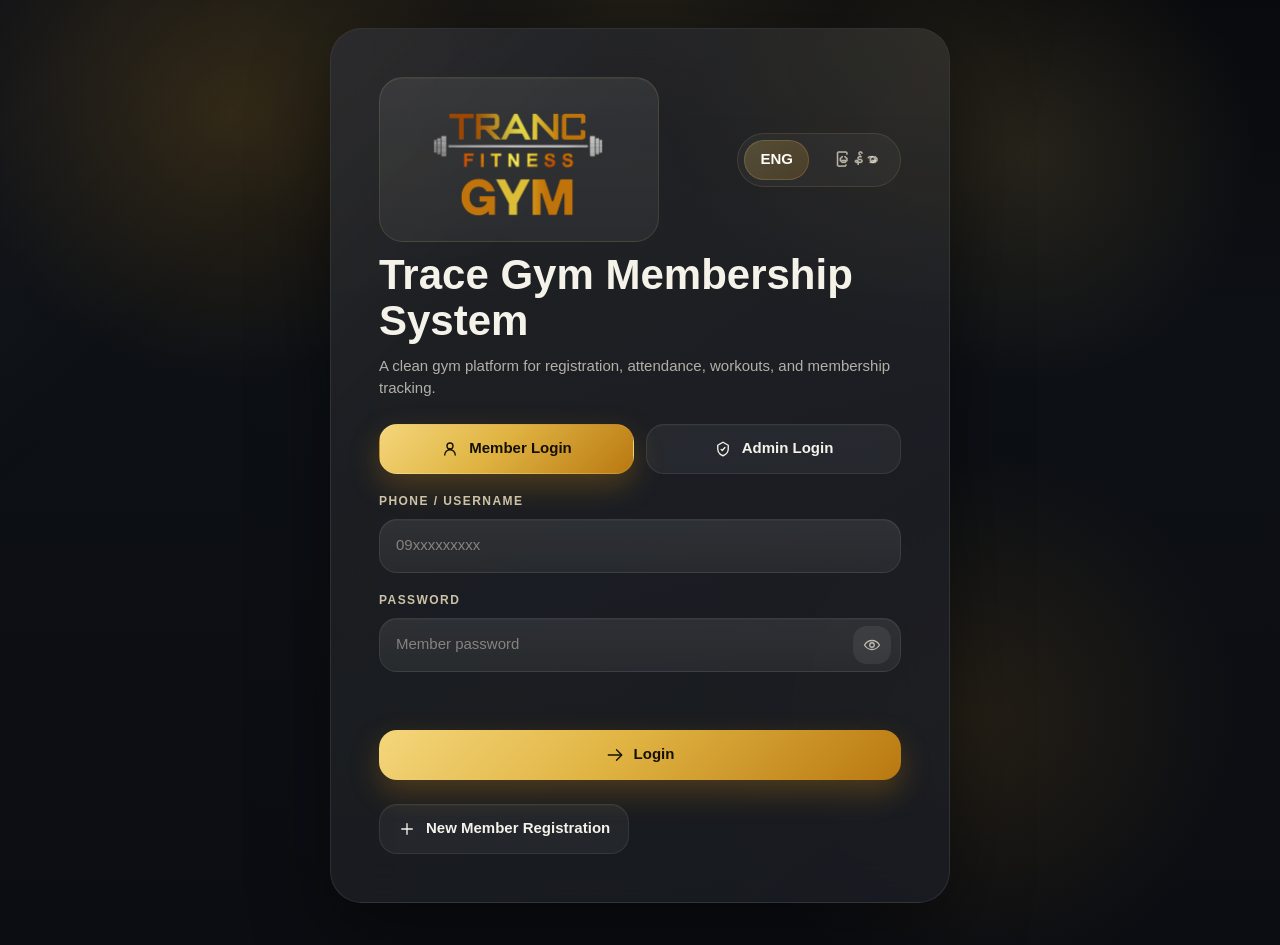
==== admin.html @ a11b6f32 "Update admin.html" ====
<!DOCTYPE html>
<html lang="en">
<head>
  <meta charset="UTF-8">
  <meta name="viewport" content="width=device-width, initial-scale=1.0">
  <meta http-equiv="Content-Security-Policy" content="default-src 'self'; script-src 'self'; style-src 'self' 'unsafe-inline'; img-src 'self' data: https://api.qrserver.com; connect-src 'self' https://script.google.com https://script.googleusercontent.com; media-src 'self' blob:; object-src 'none'; base-uri 'self'; form-action 'self'">
  <title>Trace Gym Admin Dashboard</title>
  <meta name="theme-color" content="#111111">
  <link rel="icon" type="image/png" href="assets/trace-gym-logo.png">
  <link rel="apple-touch-icon" href="assets/trace-gym-logo.png">
  <link rel="stylesheet" href="style.css">
</head>
<body class="app-page gym-bg" data-page="admin">
  <div class="dashboard-shell">
    <aside class="side-panel glass-panel">
      <div>
        <div class="brand-mark">
          <img class="brand-logo-image" src="assets/trace-gym-logo.png" alt="Trace Gym logo">
        </div>
        <h2 data-i18n="admin.sidebar_title">Admin Panel</h2>
        <p class="muted-text" data-i18n="admin.sidebar_text">Approve members, read member QR codes, and monitor membership status.</p>
      </div>
      <div class="language-switcher" data-language-switcher>
        <button class="is-active" type="button" data-lang="en">ENG</button>
        <button type="button" data-lang="my">မြန်မာ</button>
      </div>
      <div class="side-actions">
        <a class="secondary-button button-inline" href="register.html">
          <svg class="icon" viewBox="0 0 24 24" aria-hidden="true"><path d="M12 5v14M5 12h14"></path></svg>
          <span data-i18n="common.open_registration">Open Registration</span>
        </a>
        <button id="logoutButton" class="ghost-button button-inline" type="button">
          <svg class="icon" viewBox="0 0 24 24" aria-hidden="true"><path d="M10 17l-5-5 5-5"></path><path d="M5 12h10"></path><path d="M14 5h5v14h-5"></path></svg>
          <span data-i18n="common.logout">Logout</span>
        </button>
      </div>
    </aside>

    <main class="content-panel">
      <section class="page-hero glass-panel">
        <div>
          <h1 data-i18n="admin.hero_title">Admin Dashboard</h1>
          <p id="adminSummaryText" data-i18n="admin.loading">Loading gym system...</p>
        </div>
      </section>

      <section class="stats-grid">
        <article class="glass-panel stat-card">
          <span data-i18n="admin.total_members">Total Active Members</span>
          <strong id="totalMembers">0</strong>
        </article>
        <article class="glass-panel stat-card">
          <span data-i18n="admin.pending_count">Pending Approvals</span>
          <strong id="pendingCount">0</strong>
        </article>
        <article class="glass-panel stat-card">
          <span data-i18n="admin.present_today">Checked In Today</span>
          <strong id="presentToday">0</strong>
        </article>
        <article class="glass-panel stat-card">
          <span data-i18n="admin.expiring_count">Expiring Soon</span>
          <strong id="expiringCount">0</strong>
        </article>
      </section>

      <section class="glass-panel">
        <div class="section-head">
          <div>
            <h2 data-i18n="admin.monthly_income_title">Monthly Membership Fees</h2>
            <p class="section-copy" data-i18n="admin.monthly_income_text">Approved membership fee revenue by month</p>
          </div>
          <div class="weekly-total-pill">
            <span data-i18n="admin.total_membership_fee">Total Membership Fee</span>
            <strong id="adminTotalIncome">0</strong>
          </div>
        </div>
        <div id="adminIncomeChart" class="admin-income-chart"></div>
      </section>

      <section class="content-grid">
        <article class="glass-panel">
          <div class="section-head">
            <div>
              <h2 data-i18n="admin.scanner_title">Member QR Check-In</h2>
              <p class="section-copy" data-i18n="admin.scanner_text">Ask the member to show their QR code. This device reads it and records attendance.</p>
            </div>
          </div>
          <div class="scanner-tools">
            <button id="startScannerButton" class="primary-button button-inline" type="button">
              <svg class="icon" viewBox="0 0 24 24" aria-hidden="true"><path d="M4 9V5h4"></path><path d="M20 9V5h-4"></path><path d="M4 15v4h4"></path><path d="M20 15v4h-4"></path><path d="M9 12h6"></path></svg>
              <span data-i18n="common.start_scanner">Start Scanner</span>
            </button>
            <button id="showGymQrButton" class="secondary-button button-inline" type="button">
              <svg class="icon" viewBox="0 0 24 24" aria-hidden="true"><path d="M7 7h10v10H7z"></path><path d="M9.5 9.5h1"></path><path d="M13.5 9.5h1"></path><path d="M9.5 13.5h1"></path><path d="M13.5 13.5h1"></path></svg>
              <span data-i18n="admin.show_gym_qr">Show Gym QR</span>
            </button>
            <button id="stopScannerButton" class="secondary-button button-inline" type="button" hidden>
              <svg class="icon" viewBox="0 0 24 24" aria-hidden="true"><rect x="7" y="7" width="10" height="10" rx="1"></rect></svg>
              <span data-i18n="common.stop_scanner">Stop Scanner</span>
            </button>
          </div>
          <video id="scannerVideo" class="scanner-video" hidden playsinline muted></video>
          <p id="scannerMessage" class="form-message" aria-live="polite"></p>
        </article>

        <article class="glass-panel">
          <div class="section-head">
            <div>
              <h2 data-i18n="admin.notifications_title">System Notifications</h2>
              <p class="section-copy" data-i18n="admin.notifications_text">Membership expiry alerts for admin</p>
            </div>
          </div>
          <div id="adminNotifications" class="list-stack"></div>
        </article>
      </section>

      <section class="glass-panel">
        <div class="section-head">
          <div>
            <h2 data-i18n="admin.pending_title">Pending Registrations</h2>
            <p class="section-copy" data-i18n="admin.pending_text">Approve members before they can enter the system</p>
          </div>
        </div>
        <div id="pendingRegistrations" class="list-stack"></div>
      </section>

      <section class="glass-panel">
        <div class="section-head">
          <div>
            <h2 data-i18n="admin.attendance_title">Today's Attendance</h2>
            <p class="section-copy" data-i18n="admin.attendance_text">Members scanned into the gym today</p>
          </div>
        </div>
        <div id="todayAttendance" class="list-stack"></div>
      </section>

      <section class="glass-panel">
        <div class="section-head">
          <div>
            <h2 data-i18n="admin.all_members_title">All Members</h2>
            <p class="section-copy" data-i18n="admin.all_members_text">All approved members in this gym.</p>
          </div>
        </div>
        <div id="allMembersList" class="list-stack"></div>
      </section>

      <section class="glass-panel search-section">
        <div class="section-head section-head-stack">
          <div>
            <h2 data-i18n="admin.search_title">Search Members</h2>
            <p class="section-copy" data-i18n="admin.search_text">Search by member name or phone number</p>
          </div>
        </div>
        <form id="memberSearchForm" class="search-row">
          <input id="memberSearchInput" type="search" data-i18n-placeholder="admin.search_placeholder" placeholder="Search by name or phone">
          <button class="primary-button button-inline" type="submit">
            <svg class="icon" viewBox="0 0 24 24" aria-hidden="true"><circle cx="11" cy="11" r="7"></circle><path d="M20 20l-3.5-3.5"></path></svg>
            <span data-i18n="common.search">Search</span>
          </button>
        </form>
        <div id="searchResults" class="list-stack"></div>
      </section>
    </main>
  </div>

  <div id="gymQrModal" class="modal-overlay" hidden>
    <div class="modal-panel glass-panel qr-modal-panel" role="dialog" aria-modal="true" aria-labelledby="gymQrModalTitle">
      <div class="modal-head">
        <div>
          <h2 id="gymQrModalTitle" data-i18n="admin.gym_qr_title">Gym Entry QR</h2>
          <p class="section-copy" data-i18n="admin.gym_qr_text">Open this QR on the admin device. Logged-in members can scan it from their dashboard to mark arrival automatically.</p>
        </div>
        <button id="closeGymQrModalButton" class="ghost-button button-inline small" type="button">
          <svg class="icon" viewBox="0 0 24 24" aria-hidden="true"><path d="M6 6l12 12"></path><path d="M18 6L6 18"></path></svg>
          <span data-i18n="common.close">Close</span>
        </button>
      </div>
      <div class="qr-card qr-modal-card">
        <div id="adminGymQrImage" class="qr-render" aria-label="Gym entry QR code"></div>
        <strong id="adminGymQrName" data-i18n="admin.gym_qr_name">Trace Gym Entry QR</strong>
        <p id="adminGymQrMeta" class="muted-text" data-i18n="admin.gym_qr_meta">Members scan this from their dashboard to check in.</p>
      </div>
    </div>
  </div>

  <div id="memberEditModal" class="modal-overlay" hidden>
    <div class="modal-panel glass-panel member-edit-panel" role="dialog" aria-modal="true" aria-labelledby="memberEditModalTitle">
      <div class="modal-head">
        <div>
          <h2 id="memberEditModalTitle" data-i18n="admin.edit_member_title">Edit Member</h2>
          <p class="section-copy" data-i18n="admin.edit_member_text">Update member information and membership details.</p>
        </div>
        <button id="closeMemberEditModalButton" class="ghost-button button-inline small" type="button">
          <svg class="icon" viewBox="0 0 24 24" aria-hidden="true"><path d="M6 6l12 12"></path><path d="M18 6L6 18"></path></svg>
          <span data-i18n="common.close">Close</span>
        </button>
      </div>
      <form id="memberEditForm" class="form-grid two-column">
        <input id="editMemberId" type="hidden">
        <div class="member-detail-photo field-span-2">
          <img id="editMemberPhoto" alt="Member photo" hidden>
          <div>
            <strong id="editMemberPhotoName">Member</strong>
            <span id="editMemberExpireAlert" class="member-expire-alert"></span>
          </div>
        </div>
        <div class="field">
          <label for="editFullName" data-i18n="register.name">Name</label>
          <input id="editFullName" type="text" required>
        </div>
        <div class="field">
          <label for="editPhone" data-i18n="register.phone">Phone</label>
          <input id="editPhone" type="tel" required>
        </div>
        <div class="field">
          <label for="editEmail" data-i18n="register.email_optional">Email (Optional)</label>
          <input id="editEmail" type="email">
        </div>
        <div class="field">
          <label for="editNrc" data-i18n="register.nrc">NRC</label>
          <input id="editNrc" type="text" required>
        </div>
        <div class="field">
          <label for="editGender" data-i18n="register.gender">Gender</label>
          <select id="editGender" required>
            <option value="Male" data-i18n="register.gender_male">Male</option>
            <option value="Female" data-i18n="register.gender_female">Female</option>
            <option value="Other" data-i18n="register.gender_other">Other</option>
          </select>
        </div>
        <div class="field">
          <label for="editStatus" data-i18n="admin.member_status">Status</label>
          <select id="editStatus" required>
            <option value="active" data-i18n="value.active">Active</option>
            <option value="inactive" data-i18n="value.inactive">Inactive</option>
            <option value="expired" data-i18n="value.expired">Expired</option>
          </select>
        </div>
        <div class="field">
          <label for="editWeight" data-i18n="register.weight">Weight (kg)</label>
          <div class="unit-input">
            <input id="editWeight" type="text" inputmode="decimal" required>
            <select id="editWeightUnit" aria-label="Weight unit">
              <option value="kg">kg</option>
              <option value="lb">lb</option>
            </select>
          </div>
        </div>
        <div class="field">
          <label for="editHeight" data-i18n="register.height">Height (cm)</label>
          <div class="unit-input">
            <input id="editHeight" type="text" inputmode="text" placeholder="5'6&quot; or 5.6" required>
            <select id="editHeightUnit" aria-label="Height unit">
              <option value="cm">cm</option>
              <option value="ft">ft</option>
            </select>
          </div>
        </div>
        <div class="field">
          <label for="editAge" data-i18n="register.age">Age</label>
          <input id="editAge" type="number" min="1" required>
        </div>
        <div class="field">
          <label for="editStartDate" data-i18n="register.start_date">Start Date</label>
          <input id="editStartDate" type="date" required>
        </div>
        <div class="field">
          <label for="editMonths" data-i18n="register.months">How Many Months</label>
          <input id="editMonths" type="number" min="1" required>
        </div>
        <div class="field">
          <label for="editIncome" data-i18n="register.membership_fee">Membership Fee</label>
          <input id="editIncome" type="number" min="0" step="100" inputmode="decimal">
        </div>
        <div class="field">
          <label for="editExtendMonths" data-i18n="admin.extend_months">Extend Membership</label>
          <input id="editExtendMonths" type="number" min="0" max="60" value="0" inputmode="numeric">
        </div>
        <div class="field">
          <label for="editTrainer" data-i18n="register.personal_trainer">Personal Trainer</label>
          <select id="editTrainer">
            <option value="No" data-i18n="register.trainer_no">No</option>
            <option value="Yes" data-i18n="register.trainer_yes">Yes</option>
          </select>
        </div>
        <div class="field field-span-2">
          <label for="editGoalNote" data-i18n="register.goal_note">Fitness Goal / Note</label>
          <input id="editGoalNote" type="text">
        </div>
        <label class="check-row field-span-2">
          <input id="editResetPassword" type="checkbox">
          <span data-i18n="admin.reset_password_to_nrc">Reset member password to NRC</span>
        </label>
        <div class="field field-span-2">
          <label for="editNewPassword" data-i18n="admin.new_password_optional">New Password (optional)</label>
          <div class="password-field">
            <input id="editNewPassword" type="password" minlength="4" autocomplete="new-password">
            <button class="password-toggle" type="button" data-toggle-password="editNewPassword" aria-label="Show password">
              <svg class="icon eye-open" viewBox="0 0 24 24" aria-hidden="true"><path d="M2 12s3.5-6 10-6 10 6 10 6-3.5 6-10 6S2 12 2 12Z"></path><circle cx="12" cy="12" r="3"></circle></svg>
              <svg class="icon eye-closed" viewBox="0 0 24 24" aria-hidden="true"><path d="M3 3l18 18"></path><path d="M10.6 10.6A3 3 0 0 0 12 15a3 3 0 0 0 2.4-4.8"></path><path d="M9.9 5.3A10.8 10.8 0 0 1 12 5c6.5 0 10 7 10 7a17 17 0 0 1-3.1 4.1"></path><path d="M6.1 6.7A17.2 17.2 0 0 0 2 12s3.5 7 10 7a10.9 10.9 0 0 0 4.2-.8"></path></svg>
            </button>
          </div>
        </div>
        <div class="field field-span-2">
          <p id="memberEditMessage" class="form-message" aria-live="polite"></p>
          <button id="memberEditSaveButton" class="primary-button button-inline" type="submit">
            <svg class="icon" viewBox="0 0 24 24" aria-hidden="true"><path d="M20 6 9 17l-5-5"></path></svg>
            <span data-i18n="common.save">Save</span>
          </button>
        </div>
      </form>
    </div>
  </div>

  <script src="config.js"></script>
  <script src="i18n.js"></script>
  <script src="api.js"></script>
  <script src="common.js"></script>
  <script src="auth.js"></script>
  <script src="vendor/qrcode.min.js"></script>
  <script src="vendor/zxing-browser.min.js"></script>
  <script src="admin.js"></script>
</body>
</html>
---- style.css ----
:root {
  --bg-dark: #060708;
  --bg-mid: #0f1218;
  --bg-soft: #171b24;
  --panel: rgba(17, 20, 27, 0.84);
  --panel-strong: rgba(12, 14, 19, 0.92);
  --panel-lite: rgba(27, 31, 42, 0.78);
  --glass: rgba(255, 255, 255, 0.06);
  --glass-strong: rgba(255, 255, 255, 0.1);
  --line: rgba(255, 255, 255, 0.09);
  --line-strong: rgba(255, 213, 107, 0.22);
  --text: #f5f2ea;
  --text-strong: #fffdfa;
  --muted: rgba(239, 233, 220, 0.72);
  --muted-soft: rgba(239, 233, 220, 0.46);
  --gold: #f0ca62;
  --gold-strong: #c78818;
  --gold-deep: #8e5a0d;
  --gold-glow: rgba(240, 202, 98, 0.26);
  --success: #7fdc93;
  --warning: #ffd575;
  --danger: #ff939a;
  --shadow: 0 30px 80px rgba(0, 0, 0, 0.42);
  --radius-xl: 32px;
  --radius-lg: 26px;
  --radius-md: 20px;
  --radius-sm: 16px;
  --panel-pad: 24px;
}

/* Focused mobile polish for the gym member/register flow. */
.member-dashboard-page [data-i18n="common.register_another"] {
  display: none !important;
}

@media (max-width: 760px) {
  .page-shell,
  .dashboard-shell {
    gap: 14px;
    padding: 12px;
  }

  .brand-block,
  .page-hero,
  .side-panel,
  .stat-card,
  .glass-panel {
    padding: 18px;
  }

  .glass-panel {
    border-radius: 24px;
  }

  .member-dashboard-page .side-panel {
    gap: 16px;
  }

  .member-dashboard-page .side-panel .brand-mark {
    max-width: 220px;
  }

  h1 {
    font-size: 28px;
  }

  h2 {
    font-size: 21px;
  }

  .section-copy,
  .muted-text,
  .info-card p {
    font-size: 13px;
  }
}

@media (max-width: 520px) {
  .field input,
  .field select,
  .search-row input {
    min-height: 48px;
    border-radius: 16px;
    font-size: 14px;
    padding: 12px 14px;
  }

  .field input[type="date"] {
    width: 100%;
    min-height: 48px;
    padding: 12px 44px 12px 14px;
    font-size: 14px;
    text-align: left;
  }

  .unit-input {
    grid-template-columns: minmax(0, 1fr) 76px;
    gap: 8px;
  }

  .weekly-dashboard-card .section-head {
    gap: 12px;
  }

  .weekly-total-pill {
    width: 100%;
    min-width: 0;
    padding: 12px 14px;
    text-align: left;
  }

  .modern-calorie-chart {
    min-height: 230px;
    padding: 16px;
    border-radius: 22px;
    gap: 14px;
  }

  .modern-chart-head {
    align-items: center;
  }

  .modern-chart-head strong {
    font-size: 34px;
  }

  .modern-chart-meta {
    min-width: 78px;
    padding: 9px 10px;
  }

  .modern-chart-bars {
    min-height: 112px;
    gap: 7px;
    padding-inline: 0;
  }

  .modern-chart-bar {
    height: 128px;
    grid-template-rows: 18px 1fr auto;
    gap: 5px;
  }

  .modern-chart-bar i {
    width: 15px;
  }

  .modern-chart-bar b {
    font-size: 9px;
  }

  .modern-chart-bar small {
    font-size: 10px;
  }

  .scanner-video {
    max-width: 100%;
    min-height: 240px;
    object-fit: cover;
  }

.workout-detail-grid {
    padding: 12px;
    border-radius: 18px;
  }

  .form-stack {
    gap: 14px;
  }

  .page-shell > .glass-panel {
    padding: 16px;
  }
}

/* Final overflow/date fixes for mobile registration and member edit modal. */
input[type="date"] {
  appearance: none;
  -webkit-appearance: none;
  display: block;
  width: 100%;
  max-width: 100%;
  min-width: 0;
  text-align: left !important;
}

input[type="date"]::-webkit-date-and-time-value {
  min-width: 0;
  margin: 0;
  text-align: left;
}

.modal-overlay {
  overflow-x: hidden;
}

.modal-panel,
.member-edit-panel,
.qr-modal-panel {
  max-width: min(100%, 960px);
  min-width: 0;
}

.member-edit-panel .form-grid,
.member-edit-panel .field,
.member-edit-panel .field-span-2 {
  min-width: 0;
}

@media (max-width: 760px) {
  .modal-overlay {
    align-items: flex-start;
    padding: 10px;
  }

  .modal-panel,
  .member-edit-panel,
  .qr-modal-panel {
    width: 100%;
    max-width: calc(100vw - 20px);
    margin: 0 auto;
  }

  .member-edit-panel .two-column {
    grid-template-columns: 1fr;
  }

  .member-edit-panel input[type="date"],
  .app-page[data-page="register"] input[type="date"] {
    height: 50px;
    padding: 12px 42px 12px 14px !important;
    line-height: 1.2 !important;
  }
}

*,
*::before,
*::after {
  box-sizing: border-box;
}

html,
body {
  min-height: 100%;
  margin: 0;
  font-family: Inter, "Noto Sans Myanmar", "Pyidaungsu", "Myanmar Text", "Padauk", "Segoe UI", Arial, sans-serif;
  color: var(--text);
  -webkit-text-size-adjust: 100%;
  text-rendering: optimizeLegibility;
  width: 100%;
  max-width: 100%;
  overflow-x: hidden;
}

body {
  background:
    radial-gradient(circle at 18% 12%, rgba(212, 153, 39, 0.18), transparent 20%),
    radial-gradient(circle at 80% 16%, rgba(240, 202, 98, 0.12), transparent 18%),
    radial-gradient(circle at 76% 76%, rgba(212, 153, 39, 0.12), transparent 22%),
    linear-gradient(180deg, #090a0d 0%, #0d1015 36%, #0b0d12 100%);
  touch-action: manipulation;
}

body.is-modal-open {
  overflow: hidden;
}

.gym-bg::before {
  content: "";
  position: fixed;
  inset: 0;
  pointer-events: none;
  background:
    linear-gradient(135deg, rgba(255, 255, 255, 0.05), transparent 25%),
    radial-gradient(circle at top, rgba(255, 213, 107, 0.1), transparent 40%);
  opacity: 0.9;
}

.auth-page,
.app-page {
  position: relative;
  width: 100%;
  max-width: 100%;
  overflow-x: hidden;
}

.auth-page {
  display: grid;
  place-items: center;
  min-height: 100vh;
  min-height: 100svh;
  width: 100%;
}

.auth-shell,
.page-shell,
.dashboard-shell {
  width: min(100%, 100%);
}

.auth-shell {
  padding: 28px 18px 42px;
  min-height: 100vh;
  min-height: 100svh;
  display: grid;
  place-items: center;
}

.page-shell {
  width: min(100%, 1220px);
  margin: 0 auto;
  padding: 22px 18px 40px;
  display: grid;
  gap: 20px;
}

.dashboard-shell {
  width: min(100%, 1440px);
  margin: 0 auto;
  padding: 18px;
  display: grid;
  grid-template-columns: 310px minmax(0, 1fr);
  gap: 20px;
}

.auth-card {
  width: min(100%, 620px);
  overflow: hidden;
  margin: auto;
}

.glass-panel {
  position: relative;
  overflow: hidden;
  background:
    linear-gradient(180deg, rgba(255, 255, 255, 0.04), rgba(255, 255, 255, 0.02)),
    linear-gradient(145deg, rgba(255, 220, 140, 0.03), rgba(255, 255, 255, 0.01)),
    var(--panel);
  border: 1px solid var(--line);
  border-radius: var(--radius-xl);
  box-shadow: var(--shadow);
  backdrop-filter: blur(24px);
  -webkit-backdrop-filter: blur(24px);
}

.glass-panel::before {
  content: "";
  position: absolute;
  inset: 0;
  pointer-events: none;
  background:
    linear-gradient(135deg, rgba(255, 255, 255, 0.06), transparent 28%),
    radial-gradient(circle at top right, rgba(240, 202, 98, 0.1), transparent 30%);
  opacity: 0.7;
}

.brand-block,
.page-hero,
.side-panel,
.stat-card,
.glass-panel {
  padding: var(--panel-pad);
}

.brand-block,
.page-hero > div,
.section-head > div,
.side-panel > div:first-child {
  display: grid;
  gap: 10px;
}

.panel-topline,
.hero-actions {
  display: flex;
  align-items: center;
  justify-content: space-between;
  gap: 14px;
  flex-wrap: wrap;
}

.brand-mark {
  display: inline-flex;
  align-items: center;
  justify-content: center;
  width: min(100%, 280px);
  padding: 10px 14px;
  border-radius: 24px;
  background:
    linear-gradient(180deg, rgba(255, 255, 255, 0.05), rgba(255, 255, 255, 0.02)),
    rgba(255, 255, 255, 0.03);
  border: 1px solid rgba(240, 202, 98, 0.12);
  box-shadow: inset 0 1px 0 rgba(255, 255, 255, 0.04);
}

.brand-logo-image {
  display: block;
  width: 100%;
  max-width: 240px;
  height: auto;
}

.brand-badge {
  display: inline-flex;
  align-items: center;
  gap: 10px;
  padding: 10px 14px;
  border-radius: 999px;
  border: 1px solid rgba(240, 202, 98, 0.18);
  background: rgba(255, 255, 255, 0.06);
  color: var(--text-strong);
  font-size: 12px;
  font-weight: 700;
  letter-spacing: 0.08em;
  text-transform: uppercase;
}

.icon {
  width: 18px;
  height: 18px;
  flex: 0 0 auto;
  stroke: currentColor;
  fill: none;
  stroke-width: 1.8;
  stroke-linecap: round;
  stroke-linejoin: round;
}

h1,
h2,
h3,
p {
  margin: 0;
}

h1 {
  font-size: clamp(28px, 4vw, 42px);
  line-height: 1.1;
  letter-spacing: 0;
}

h2 {
  font-size: clamp(21px, 2.8vw, 30px);
  line-height: 1.18;
  letter-spacing: 0;
}

p,
span,
label,
input,
select,
button,
a {
  font-size: 15px;
  line-height: 1.5;
}

p,
span,
label,
button,
a,
.section-copy,
.muted-text,
.stat-card span,
.info-card p,
.info-card span {
  overflow-wrap: anywhere;
}

.muted-text,
.brand-block p,
.page-hero p,
.section-copy,
.info-card span,
.info-note {
  color: var(--muted);
}

.language-switcher {
  display: inline-flex;
  gap: 8px;
  padding: 6px;
  border-radius: 999px;
  background: rgba(255, 255, 255, 0.04);
  border: 1px solid rgba(240, 202, 98, 0.12);
}

.language-switcher button,
.role-toggle button,
.primary-button,
.secondary-button,
.ghost-button {
  appearance: none;
  border: 0;
  cursor: pointer;
  color: var(--text);
  font-family: inherit;
  text-decoration: none;
  min-height: 50px;
  padding: 12px 18px;
  border-radius: 18px;
  font-weight: 700;
  transition: transform 0.18s ease, box-shadow 0.18s ease, opacity 0.18s ease, background 0.18s ease, border-color 0.18s ease;
}

.language-switcher button {
  min-height: 40px;
  padding: 8px 16px;
  border-radius: 999px;
  background: transparent;
  color: var(--muted);
}

.language-switcher button.is-active {
  background: linear-gradient(135deg, rgba(240, 202, 98, 0.22), rgba(199, 136, 24, 0.2));
  color: var(--text-strong);
  box-shadow: inset 0 0 0 1px rgba(240, 202, 98, 0.18);
}

.language-switcher button[data-lang="my"] {
  font-size: 0;
}

.language-switcher button[data-lang="my"]::after {
  content: "မြန်မာ";
  font-size: 15px;
  line-height: 1;
}

.button-inline {
  display: inline-flex;
  align-items: center;
  justify-content: center;
  gap: 10px;
  white-space: nowrap;
}

.role-toggle {
  display: grid;
  grid-template-columns: repeat(2, minmax(0, 1fr));
  gap: 12px;
  margin: 0 var(--panel-pad) 18px;
}

.role-toggle button,
.secondary-button,
.ghost-button {
  background: rgba(255, 255, 255, 0.05);
  border: 1px solid rgba(255, 255, 255, 0.08);
  box-shadow: inset 0 1px 0 rgba(255, 255, 255, 0.03);
}

.role-toggle button.is-active,
.primary-button {
  background: linear-gradient(135deg, #f4d67b 0%, #e0b443 45%, #b97811 100%);
  color: #141007;
  box-shadow: 0 12px 30px rgba(191, 129, 21, 0.32);
}

.secondary-button:hover,
.ghost-button:hover,
.role-toggle button:hover,
.primary-button:hover,
.language-switcher button:hover {
  transform: translateY(-1px);
}

button:disabled {
  opacity: 0.6;
  cursor: not-allowed;
  transform: none;
}

.small {
  min-height: 40px;
  padding: 8px 12px;
  font-size: 13px;
}

.form-stack {
  display: grid;
  gap: 18px;
  padding: 0 var(--panel-pad) var(--panel-pad);
}

.form-grid {
  display: grid;
  gap: 18px;
}

.two-column {
  grid-template-columns: repeat(2, minmax(0, 1fr));
}

.field,
.field-span-2 {
  display: grid;
  gap: 9px;
}

.field-span-2 {
  grid-column: 1 / -1;
}

.field label {
  color: rgba(240, 226, 194, 0.84);
  font-size: 12px;
  letter-spacing: 0.12em;
  text-transform: uppercase;
  font-weight: 700;
}

.field input,
.field select,
.search-row input {
  width: 100%;
  min-height: 54px;
  padding: 14px 16px;
  border-radius: 18px;
  outline: none;
  border: 1px solid rgba(255, 255, 255, 0.08);
  background:
    linear-gradient(180deg, rgba(255, 255, 255, 0.05), rgba(255, 255, 255, 0.02)),
    rgba(255, 255, 255, 0.04);
  color: var(--text);
  font-family: inherit;
  font-size: 15px;
  box-shadow: inset 0 1px 0 rgba(255, 255, 255, 0.03);
}

.password-field {
  position: relative;
  display: grid;
}

.password-field input {
  padding-right: 54px;
}

.password-toggle {
  position: absolute;
  top: 50%;
  right: 10px;
  width: 38px;
  height: 38px;
  display: grid;
  place-items: center;
  transform: translateY(-50%);
  border: 0;
  border-radius: 14px;
  background: rgba(255, 255, 255, 0.07);
  color: var(--muted);
  cursor: pointer;
}

.password-toggle:hover,
.password-toggle.is-visible {
  color: var(--gold);
  background: rgba(240, 202, 98, 0.11);
}

.password-toggle .eye-closed,
.password-toggle.is-visible .eye-open {
  display: none;
}

.password-toggle.is-visible .eye-closed {
  display: block;
}

.field input[type="date"] {
  min-width: 0;
  color-scheme: dark;
  line-height: 1.2;
}

.field input[type="date"]::-webkit-calendar-picker-indicator {
  width: 22px;
  height: 22px;
  padding: 4px;
  border-radius: 10px;
  background-color: rgba(240, 202, 98, 0.14);
  cursor: pointer;
  filter: invert(1) sepia(0.5) saturate(1.6);
}

.field input:focus,
.field select:focus,
.search-row input:focus {
  border-color: rgba(240, 202, 98, 0.42);
  box-shadow: 0 0 0 4px rgba(240, 202, 98, 0.12);
}

.field select {
  appearance: none;
  background-image: url("data:image/svg+xml,%3Csvg xmlns='http://www.w3.org/2000/svg' width='18' height='18' viewBox='0 0 24 24' fill='none' stroke='%23f0ca62' stroke-width='2' stroke-linecap='round' stroke-linejoin='round'%3E%3Cpath d='m6 9 6 6 6-6'/%3E%3C/svg%3E");
  background-repeat: no-repeat;
  background-position: right 16px center;
  background-size: 18px 18px;
  padding-right: 48px;
}

.field select:invalid {
  color: var(--muted-soft);
}

.field select option {
  color: #111622;
  background: #f7efe0;
}

.field select option[disabled] {
  color: #7a6d58;
}

.field input::placeholder,
.search-row input::placeholder {
  color: var(--muted-soft);
}

.unit-input {
  display: grid;
  grid-template-columns: minmax(0, 1fr) 112px;
  gap: 10px;
  align-items: center;
}

.unit-input input,
.unit-input select {
  min-width: 0;
}

.unit-input select {
  text-align: center;
  font-weight: 800;
}

.form-message {
  min-height: 22px;
  font-weight: 700;
  line-height: 1.5;
  overflow-wrap: anywhere;
}

.form-message.is-success {
  color: var(--success);
}

.form-message.is-warning {
  color: var(--warning);
}

.form-message.is-danger {
  color: var(--danger);
}

.auth-footer {
  padding: 0 var(--panel-pad) var(--panel-pad);
}

.side-panel {
  position: sticky;
  top: 18px;
  height: fit-content;
  display: grid;
  gap: 18px;
}

.side-actions,
.content-panel,
.list-stack {
  display: grid;
  gap: 14px;
}

.page-hero {
  display: flex;
  align-items: flex-start;
  justify-content: space-between;
  gap: 20px;
}

.stats-grid {
  display: grid;
  grid-template-columns: repeat(4, minmax(0, 1fr));
  gap: 18px;
}

.stat-card {
  min-height: 150px;
  display: grid;
  align-content: space-between;
  gap: 16px;
  background:
    radial-gradient(circle at top right, rgba(240, 202, 98, 0.16), transparent 36%),
    linear-gradient(180deg, rgba(255, 255, 255, 0.04), rgba(255, 255, 255, 0.015)),
    var(--panel-strong);
}

.stat-card span {
  display: block;
  color: rgba(247, 232, 201, 0.72);
  font-size: 13px;
  line-height: 1.55;
}

.stat-card strong {
  font-size: clamp(30px, 4vw, 44px);
  line-height: 1;
  color: var(--text-strong);
}

.member-dashboard-page .page-hero {
  min-height: 150px;
  align-items: center;
  background:
    radial-gradient(circle at 82% 18%, rgba(240, 202, 98, 0.22), transparent 28%),
    linear-gradient(135deg, rgba(255, 255, 255, 0.07), rgba(255, 255, 255, 0.025)),
    var(--panel);
}

.member-dashboard-page .stats-grid {
  grid-template-columns: repeat(4, minmax(170px, 1fr));
}

.member-dashboard-page .stat-card {
  min-height: 132px;
  border-color: rgba(240, 202, 98, 0.15);
}

.member-dashboard-page .stat-card:nth-child(1) {
  background:
    radial-gradient(circle at 82% 18%, rgba(255, 150, 54, 0.24), transparent 34%),
    linear-gradient(180deg, rgba(255, 255, 255, 0.045), rgba(255, 255, 255, 0.015)),
    var(--panel-strong);
}

.member-dashboard-page .stat-card:nth-child(2) {
  background:
    radial-gradient(circle at 82% 18%, rgba(240, 202, 98, 0.2), transparent 34%),
    linear-gradient(180deg, rgba(255, 255, 255, 0.045), rgba(255, 255, 255, 0.015)),
    var(--panel-strong);
}

.member-dashboard-page .stat-card:nth-child(3) {
  background:
    radial-gradient(circle at 82% 18%, rgba(127, 220, 147, 0.18), transparent 34%),
    linear-gradient(180deg, rgba(255, 255, 255, 0.045), rgba(255, 255, 255, 0.015)),
    var(--panel-strong);
}

.member-dashboard-page .stat-card:nth-child(4) {
  background:
    radial-gradient(circle at 82% 18%, rgba(255, 213, 117, 0.18), transparent 34%),
    linear-gradient(180deg, rgba(255, 255, 255, 0.045), rgba(255, 255, 255, 0.015)),
    var(--panel-strong);
}

.weekly-dashboard-card {
  background:
    radial-gradient(circle at 76% 12%, rgba(255, 160, 42, 0.16), transparent 28%),
    linear-gradient(180deg, rgba(255, 255, 255, 0.045), rgba(255, 255, 255, 0.018)),
    var(--panel);
}

.weekly-total-pill {
  display: grid;
  gap: 3px;
  min-width: 150px;
  padding: 16px 18px;
  border-radius: 24px;
  text-align: right;
  background:
    radial-gradient(circle at 80% 18%, rgba(240, 202, 98, 0.2), transparent 44%),
    rgba(255, 255, 255, 0.055);
  border: 1px solid rgba(240, 202, 98, 0.22);
  box-shadow: inset 0 1px 0 rgba(255, 255, 255, 0.05);
}

.weekly-total-pill span {
  color: var(--muted);
  font-size: 12px;
  font-weight: 700;
  text-transform: uppercase;
}

.weekly-total-pill strong {
  color: var(--gold);
  font-size: 24px;
  line-height: 1.1;
}

.weekly-calories-grid {
  display: block;
}

.modern-calorie-chart {
  min-height: 290px;
  display: grid;
  grid-template-rows: auto 1fr auto;
  gap: 18px;
  padding: 22px;
  border-radius: 28px;
  background:
    radial-gradient(circle at 75% 18%, rgba(155, 92, 255, 0.18), transparent 34%),
    radial-gradient(circle at 18% 92%, rgba(240, 202, 98, 0.13), transparent 30%),
    linear-gradient(180deg, rgba(255, 255, 255, 0.075), rgba(255, 255, 255, 0.025)),
    rgba(12, 13, 18, 0.72);
  border: 1px solid rgba(255, 255, 255, 0.09);
  box-shadow:
    inset 0 1px 0 rgba(255, 255, 255, 0.06),
    0 22px 60px rgba(0, 0, 0, 0.34);
}

.modern-chart-head,
.modern-chart-foot {
  display: flex;
  align-items: flex-start;
  justify-content: space-between;
  gap: 14px;
}

.modern-chart-label,
.modern-chart-meta small {
  display: block;
  color: rgba(245, 242, 234, 0.68);
  font-size: 13px;
  font-weight: 700;
}

.modern-chart-head strong {
  display: block;
  margin-top: 4px;
  color: var(--text-strong);
  font-size: clamp(32px, 6vw, 54px);
  line-height: 0.96;
  letter-spacing: 0;
}

.modern-chart-head strong em {
  color: rgba(245, 242, 234, 0.58);
  font-size: 0.42em;
  font-style: normal;
  font-weight: 700;
}

.modern-chart-meta {
  min-width: 112px;
  padding: 12px 14px;
  border-radius: 20px;
  text-align: right;
  background: rgba(255, 255, 255, 0.055);
  border: 1px solid rgba(255, 255, 255, 0.08);
}

.modern-chart-meta span {
  color: var(--gold);
  font-size: 22px;
  font-weight: 900;
  line-height: 1;
}

.modern-chart-bars {
  min-height: 150px;
  display: grid;
  grid-template-columns: repeat(7, minmax(20px, 1fr));
  align-items: end;
  gap: clamp(12px, 2.8vw, 28px);
  padding: 12px 4px 0;
}

.modern-chart-bar {
  height: 166px;
  display: grid;
  grid-template-rows: 24px 1fr auto;
  justify-items: center;
  gap: 7px;
}

.modern-chart-bar b {
  min-height: 20px;
  color: rgba(245, 242, 234, 0.74);
  font-size: 11px;
  font-weight: 900;
  line-height: 1;
}

.modern-chart-bar i {
  align-self: end;
  width: min(100%, 26px);
  height: var(--bar-height);
  min-height: 8px;
  display: block;
  border-radius: 999px;
  background: linear-gradient(180deg, #c98cff 0%, #9358df 52%, #6c39bd 100%);
  box-shadow:
    0 10px 22px rgba(147, 88, 223, 0.34),
    inset 0 1px 0 rgba(255, 255, 255, 0.25);
}

.modern-chart-bar.is-peak i {
  background: linear-gradient(180deg, #f4ff5d 0%, #c9ff35 52%, #91d928 100%);
  box-shadow:
    0 12px 26px rgba(201, 255, 53, 0.32),
    inset 0 1px 0 rgba(255, 255, 255, 0.3);
}

.modern-chart-bar.is-peak b {
  color: #d9ff57;
}

.modern-chart-bar small {
  min-height: 18px;
  color: rgba(245, 242, 234, 0.62);
  font-size: 11px;
  font-weight: 800;
}

.modern-chart-foot {
  color: rgba(245, 242, 234, 0.74);
  font-size: 13px;
  font-weight: 700;
}

.modern-chart-foot strong {
  color: var(--text-strong);
  font-size: 13px;
}

.workout-log-card {
  display: grid;
  grid-template-columns: minmax(0, 1fr) auto;
  align-items: center;
  gap: 16px;
}

.workout-log-card time {
  padding: 8px 10px;
  border-radius: 999px;
  color: var(--gold);
  background: rgba(240, 202, 98, 0.09);
  border: 1px solid rgba(240, 202, 98, 0.15);
  font-size: 12px;
  font-weight: 800;
}

.workout-form {
  align-items: start;
}

.workout-detail-grid {
  display: grid;
  grid-template-columns: repeat(3, minmax(0, 1fr));
  gap: 14px;
  padding: 14px;
  border-radius: 24px;
  background:
    linear-gradient(180deg, rgba(255, 255, 255, 0.045), rgba(255, 255, 255, 0.018)),
    rgba(255, 255, 255, 0.028);
  border: 1px solid rgba(255, 255, 255, 0.06);
}

.workout-detail-grid[hidden] {
  display: none !important;
}

.content-grid {
  display: grid;
  grid-template-columns: minmax(0, 1fr) minmax(320px, 0.96fr);
  gap: 18px;
}

.section-head {
  display: flex;
  align-items: flex-start;
  justify-content: space-between;
  gap: 16px;
  margin-bottom: 18px;
}

.section-head-stack {
  align-items: flex-start;
}

.section-copy {
  margin-top: 6px;
  max-width: 48ch;
  line-height: 1.7;
}

.qr-card {
  display: grid;
  gap: 14px;
  padding: 18px;
  border-radius: 24px;
  background:
    linear-gradient(180deg, rgba(255, 255, 255, 0.04), rgba(255, 255, 255, 0.015)),
    rgba(255, 255, 255, 0.03);
  border: 1px solid rgba(255, 255, 255, 0.06);
}

.qr-card {
  justify-items: center;
}

.qr-render {
  min-height: 244px;
  width: min(100%, 244px);
  display: grid;
  place-items: center;
}

.qr-card img,
.qr-card svg,
.qr-render img,
.qr-render canvas,
.qr-render svg {
  width: min(100%, 220px);
  background: #fffef9;
  padding: 12px;
  border-radius: 20px;
  display: block;
  box-shadow: 0 18px 40px rgba(0, 0, 0, 0.28);
}

.modal-overlay {
  display: none;
  position: fixed;
  inset: 0;
  z-index: 50;
  place-items: center;
  padding: 18px;
  background: rgba(3, 4, 7, 0.76);
  backdrop-filter: blur(18px);
  -webkit-backdrop-filter: blur(18px);
}

.modal-overlay.is-open {
  display: grid;
}

.modal-overlay[hidden] {
  display: none !important;
}

.modal-panel {
  width: min(100%, 480px);
}

.member-edit-panel {
  width: min(100%, 860px);
  max-height: min(92vh, 860px);
  overflow: auto;
}

.modal-head {
  display: flex;
  align-items: flex-start;
  justify-content: space-between;
  gap: 14px;
  margin-bottom: 18px;
}

.qr-modal-card {
  justify-items: center;
  text-align: center;
}

.qr-modal-card strong {
  font-size: 18px;
  line-height: 1.4;
}

.photo-preview-shell {
  min-height: 240px;
  display: grid;
  place-items: center;
  border-radius: 22px;
  border: 1px dashed rgba(240, 202, 98, 0.18);
  background: rgba(255, 255, 255, 0.03);
  overflow: hidden;
}

.photo-preview {
  width: 100%;
  max-height: 360px;
  object-fit: cover;
  display: block;
}

.photo-placeholder {
  padding: 18px;
  text-align: center;
  color: var(--muted);
}

.info-card {
  padding: 18px;
  border-radius: 20px;
  background:
    linear-gradient(180deg, rgba(255, 255, 255, 0.03), rgba(255, 255, 255, 0.015)),
    var(--panel-lite);
  border: 1px solid rgba(255, 255, 255, 0.06);
  min-height: 94px;
}

.info-card strong {
  display: block;
  margin-bottom: 8px;
  font-size: 15px;
  line-height: 1.4;
}

.info-card p {
  margin-bottom: 8px;
  color: var(--text);
  line-height: 1.6;
  font-size: 14px;
}

.info-card.is-selected {
  border-color: rgba(240, 202, 98, 0.44);
  box-shadow: inset 0 0 0 1px rgba(240, 202, 98, 0.22);
  background:
    linear-gradient(180deg, rgba(240, 202, 98, 0.1), rgba(240, 202, 98, 0.04)),
    var(--panel-lite);
}

.empty-state {
  display: flex;
  align-items: center;
  min-height: 86px;
}

.inline-actions,
.scanner-tools {
  display: flex;
  flex-wrap: wrap;
  gap: 10px;
  margin-top: 14px;
}

.search-row {
  display: grid;
  grid-template-columns: minmax(0, 1fr) auto;
  gap: 14px;
  align-items: center;
}

.search-row input {
  margin: 0;
}

.search-section .section-head {
  margin-bottom: 22px;
}

.search-section .list-stack {
  margin-top: 18px;
}

.scanner-video {
  width: 100%;
  max-width: 460px;
  margin-top: 16px;
  border-radius: 22px;
  background: #000;
  border: 1px solid rgba(240, 202, 98, 0.18);
}

.info-note {
  font-size: 13px;
  padding: 0 2px;
}

.check-row {
  display: flex;
  align-items: center;
  gap: 12px;
  color: var(--muted);
  font-weight: 700;
}

.check-row input {
  width: 18px;
  height: 18px;
  accent-color: var(--gold);
}

html[lang="my"] body {
  font-family: "Noto Sans Myanmar", "Pyidaungsu", "Myanmar Text", "Padauk", Inter, "Segoe UI", Arial, sans-serif;
}

html[lang="my"] h1 {
  font-size: clamp(24px, 3.3vw, 34px);
  line-height: 1.45;
  font-weight: 700;
}

html[lang="my"] h2 {
  font-size: clamp(19px, 2.2vw, 24px);
  line-height: 1.5;
  font-weight: 700;
}

html[lang="my"] p,
html[lang="my"] span,
html[lang="my"] label,
html[lang="my"] button,
html[lang="my"] a,
html[lang="my"] input,
html[lang="my"] select {
  line-height: 1.8;
  letter-spacing: 0;
}

html[lang="my"] .section-copy,
html[lang="my"] .muted-text,
html[lang="my"] .stat-card span {
  font-size: 14px;
  line-height: 1.9;
}

@media (max-width: 1180px) {
  .dashboard-shell {
    grid-template-columns: 1fr;
  }

  .side-panel {
    position: static;
  }

  .stats-grid {
    grid-template-columns: repeat(2, minmax(0, 1fr));
  }

  .member-dashboard-page .stats-grid {
    grid-template-columns: repeat(2, minmax(0, 1fr));
  }

  .weekly-calories-grid {
    grid-template-columns: repeat(7, minmax(132px, 1fr));
  }

  .content-grid {
    grid-template-columns: 1fr;
  }
}

@media (max-width: 760px) {
  :root {
    --panel-pad: 20px;
    --radius-xl: 28px;
    --radius-lg: 22px;
  }

  .auth-shell,
  .page-shell,
  .dashboard-shell {
    padding: 14px;
  }

  .page-hero,
  .panel-topline,
  .hero-actions,
  .search-row {
    flex-direction: column;
    grid-template-columns: 1fr;
    align-items: stretch;
  }

  .modal-head {
    flex-direction: column;
  }

  .role-toggle,
  .two-column,
  .stats-grid {
    grid-template-columns: 1fr;
  }

  .workout-detail-grid {
    grid-template-columns: 1fr;
  }

  .language-switcher,
  .brand-mark {
    width: 100%;
  }

  .brand-logo-image {
    max-width: 210px;
  }

  .side-actions .secondary-button,
  .side-actions .ghost-button,
  .hero-actions .secondary-button,
  .search-row .primary-button,
  .auth-footer .secondary-button,
  .scanner-tools .primary-button,
  .scanner-tools .secondary-button,
  .scanner-tools .ghost-button,
  .inline-actions .primary-button,
  .inline-actions .secondary-button,
  .inline-actions .ghost-button {
    width: 100%;
  }

  .stat-card {
    min-height: 126px;
  }

  h1 {
    font-size: 30px;
  }

  h2 {
    font-size: 22px;
  }
}

@media (max-width: 520px) {
  :root {
    --panel-pad: 18px;
  }

  .role-toggle {
    margin: 0 var(--panel-pad) 16px;
  }

  .form-stack,
  .auth-footer {
    padding-left: var(--panel-pad);
    padding-right: var(--panel-pad);
  }

  .field input,
  .field select,
  .search-row input {
    min-height: 50px;
    border-radius: 16px;
    font-size: 14px;
    padding: 12px 14px;
  }

  .password-field input {
    padding-right: 50px;
  }

  .password-toggle {
    right: 7px;
    width: 36px;
    height: 36px;
  }

  .field input[type="date"] {
    min-height: 52px;
    padding: 12px 44px 12px 14px;
    font-size: 14px;
    text-align: left;
  }

  .unit-input {
    grid-template-columns: minmax(0, 1fr) 76px;
    gap: 8px;
  }

  .language-switcher {
    justify-content: space-between;
  }

  .language-switcher button {
    flex: 1 1 0;
  }

  .stat-card strong {
    font-size: 30px;
  }

  .member-dashboard-page .stats-grid {
    grid-template-columns: 1fr;
  }

  .weekly-calories-grid {
    display: block;
  }

  .weekly-total-pill {
    width: 100%;
    text-align: left;
  }

  .modern-calorie-chart {
    min-height: 230px;
    padding: 16px;
    border-radius: 22px;
    gap: 14px;
  }

  .modern-chart-meta {
    min-width: 78px;
    padding: 9px 10px;
  }

  .modern-chart-head {
    align-items: center;
  }

  .modern-chart-head strong {
    font-size: 34px;
  }

  .modern-chart-bars {
    min-height: 112px;
    gap: 7px;
    padding-inline: 0;
  }

  .modern-chart-bar {
    height: 128px;
    grid-template-rows: 18px 1fr auto;
    gap: 5px;
  }

  .modern-chart-bar i {
    width: 15px;
  }

  .modern-chart-bar b {
    font-size: 9px;
  }

  .modern-chart-bar small {
    font-size: 10px;
  }

  .scanner-video {
    max-width: 100%;
    min-height: 240px;
    object-fit: cover;
  }

  .workout-log-card {
    grid-template-columns: 1fr;
  }

  .modal-overlay {
    padding: 12px;
  }

  .modal-panel {
    width: 100%;
  }

  html[lang="my"] h1 {
    font-size: 26px;
  }

  html[lang="my"] h2 {
    font-size: 20px;
  }
}

/* Registration date input mobile fix: keep it inside the card and left aligned. */
.app-page[data-page="register"] .form-stack {
  min-width: 0;
}

.app-page[data-page="register"] .field,
.app-page[data-page="register"] .field-span-2 {
  min-width: 0;
}

.app-page[data-page="register"] input[type="date"] {
  display: block;
  width: 100%;
  max-width: 100%;
  min-width: 0;
  box-sizing: border-box;
  text-align: left !important;
}

.app-page[data-page="register"] input[type="date"]::-webkit-date-and-time-value {
  text-align: left;
}

@media (max-width: 520px) {
  .app-page[data-page="register"] .glass-panel {
    overflow: hidden;
  }

  .app-page[data-page="register"] .form-stack {
    padding-left: 0;
    padding-right: 0;
  }

  .app-page[data-page="register"] input[type="date"] {
    padding-left: 14px !important;
    padding-right: 42px !important;
  }

  input,
  select,
  textarea,
  button,
  .field input,
  .field select,
  .search-row input {
    font-size: 16px !important;
  }

  .page-shell,
  .dashboard-shell,
  .auth-shell,
  .content-panel,
  .side-panel,
  .glass-panel,
  .form-grid,
  .field,
  .field-span-2 {
    min-width: 0;
    max-width: 100%;
  }

  .button-inline {
    white-space: normal;
  }
}

/* Last mobile layout lock. Keep date fields and edit modal inside the viewport. */
input[type="date"] {
  appearance: none;
  -webkit-appearance: none;
  display: block;
  width: 100%;
  max-width: 100%;
  min-width: 0;
  text-align: left !important;
}

input[type="date"]::-webkit-date-and-time-value {
  min-width: 0;
  margin: 0;
  text-align: left;
}

.modal-overlay {
  overflow-x: hidden;
}

.modal-panel,
.member-edit-panel,
.qr-modal-panel {
  max-width: min(100%, 960px);
  min-width: 0;
}

.member-edit-panel .form-grid,
.member-edit-panel .field,
.member-edit-panel .field-span-2 {
  min-width: 0;
}

@media (max-width: 760px) {
  .modal-overlay {
    align-items: flex-start;
    padding: 10px;
  }

  .modal-panel,
  .member-edit-panel,
  .qr-modal-panel {
    width: 100%;
    max-width: calc(100vw - 20px);
    margin-left: auto;
    margin-right: auto;
  }

  .member-edit-panel .two-column {
    grid-template-columns: 1fr;
  }

  .member-edit-panel input[type="date"],
  .app-page[data-page="register"] input[type="date"] {
    height: 50px;
    padding: 12px 42px 12px 14px !important;
    line-height: 1.2 !important;
  }
}
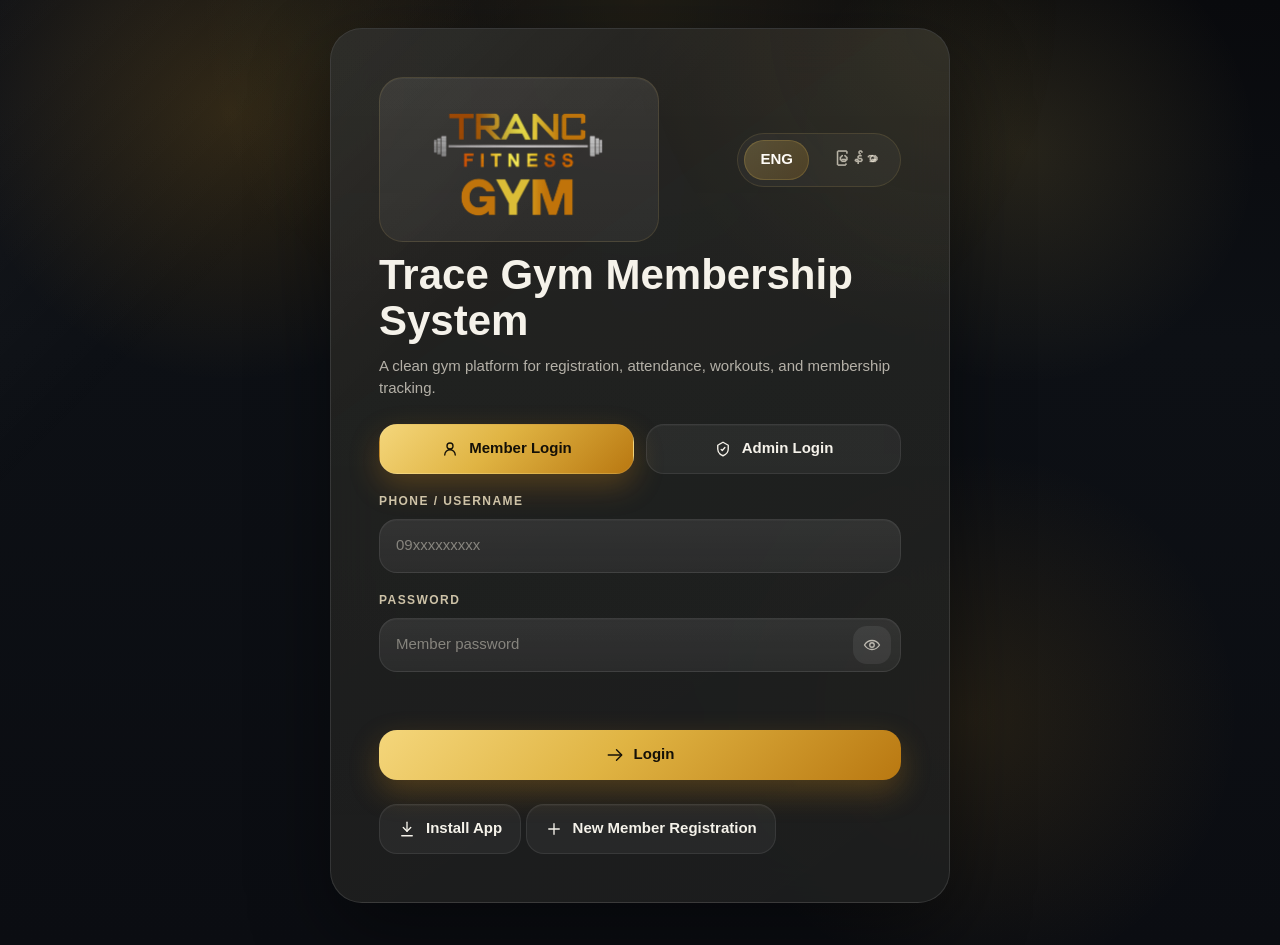
==== commit 1f53381a: "Add files via upload" ====
--- a/admin.html
+++ b/admin.html
@@ -5,7 +5,8 @@
   <meta name="viewport" content="width=device-width, initial-scale=1.0">
   <meta http-equiv="Content-Security-Policy" content="default-src 'self'; script-src 'self'; style-src 'self' 'unsafe-inline'; img-src 'self' data: https://api.qrserver.com; connect-src 'self' https://script.google.com https://script.googleusercontent.com; media-src 'self' blob:; object-src 'none'; base-uri 'self'; form-action 'self'">
   <title>Trace Gym Admin Dashboard</title>
-  <meta name="theme-color" content="#111111">
+  <meta name="theme-color" content="#15130f">
+  <link rel="manifest" href="manifest.webmanifest">
   <link rel="icon" type="image/png" href="assets/trace-gym-logo.png">
   <link rel="apple-touch-icon" href="assets/trace-gym-logo.png">
   <link rel="stylesheet" href="style.css">
@@ -69,9 +70,15 @@
             <h2 data-i18n="admin.monthly_income_title">Monthly Membership Fees</h2>
             <p class="section-copy" data-i18n="admin.monthly_income_text">Approved membership fee revenue by month</p>
           </div>
-          <div class="weekly-total-pill">
-            <span data-i18n="admin.total_membership_fee">Total Membership Fee</span>
-            <strong id="adminTotalIncome">0</strong>
+          <div class="fee-summary-pills">
+            <div class="weekly-total-pill">
+              <span data-i18n="admin.month_fee">This Month</span>
+              <strong id="adminMonthFee">0</strong>
+            </div>
+            <div class="weekly-total-pill">
+              <span data-i18n="admin.year_fee">This Year</span>
+              <strong id="adminYearFee">0</strong>
+            </div>
           </div>
         </div>
         <div id="adminIncomeChart" class="admin-income-chart"></div>
@@ -320,5 +327,6 @@
   <script src="vendor/qrcode.min.js"></script>
   <script src="vendor/zxing-browser.min.js"></script>
   <script src="admin.js"></script>
+  <script src="pwa.js"></script>
 </body>
 </html>
--- a/style.css
+++ b/style.css
@@ -1,19 +1,19 @@
-:root {
+﻿:root {
   --bg-dark: #060708;
-  --bg-mid: #0f1218;
-  --bg-soft: #171b24;
-  --panel: rgba(17, 20, 27, 0.84);
+  --bg-mid: #10100f;
+  --bg-soft: #1a1a18;
+  --panel: rgba(22, 23, 23, 0.86);
   --panel-strong: rgba(12, 14, 19, 0.92);
-  --panel-lite: rgba(27, 31, 42, 0.78);
+  --panel-lite: rgba(32, 34, 35, 0.8);
   --glass: rgba(255, 255, 255, 0.06);
   --glass-strong: rgba(255, 255, 255, 0.1);
-  --line: rgba(255, 255, 255, 0.09);
-  --line-strong: rgba(255, 213, 107, 0.22);
+  --line: rgba(255, 255, 255, 0.11);
+  --line-strong: rgba(255, 213, 107, 0.3);
   --text: #f5f2ea;
   --text-strong: #fffdfa;
   --muted: rgba(239, 233, 220, 0.72);
   --muted-soft: rgba(239, 233, 220, 0.46);
-  --gold: #f0ca62;
+  --gold: #f4cf62;
   --gold-strong: #c78818;
   --gold-deep: #8e5a0d;
   --gold-glow: rgba(240, 202, 98, 0.26);
@@ -75,6 +75,45 @@
   }
 }
 
+/* Final chart/layout guard: prevents empty chart cards from squeezing on any screen. */
+.admin-income-chart > .chart-empty-state {
+  grid-column: 1 / -1;
+  width: 100%;
+  min-width: 0;
+}
+
+@media (max-width: 760px) {
+  .section-head {
+    flex-direction: column;
+  }
+
+  .fee-summary-pills {
+    width: 100%;
+    display: grid;
+    grid-template-columns: 1fr 1fr;
+  }
+
+  .fee-summary-pills .weekly-total-pill {
+    min-width: 0;
+    width: 100%;
+  }
+
+  .admin-income-chart {
+    grid-template-columns: repeat(12, 42px);
+    min-height: 210px;
+  }
+}
+
+@media (max-width: 460px) {
+  .fee-summary-pills {
+    grid-template-columns: 1fr;
+  }
+
+  .chart-empty-state {
+    min-height: 130px;
+  }
+}
+
 @media (max-width: 520px) {
   .field input,
   .field select,
@@ -230,6 +269,58 @@
     height: 50px;
     padding: 12px 42px 12px 14px !important;
     line-height: 1.2 !important;
+  }
+
+  .member-card-row {
+    grid-template-columns: 54px minmax(0, 1fr);
+    gap: 12px;
+  }
+
+  .member-card-photo {
+    width: 54px;
+    height: 54px;
+    border-radius: 16px;
+  }
+
+  .member-detail-photo {
+    align-items: flex-start;
+  }
+
+  .member-detail-photo img {
+    width: 72px;
+    height: 72px;
+    border-radius: 18px;
+  }
+
+  .admin-income-chart {
+    grid-template-columns: repeat(12, 44px);
+    gap: 10px;
+    min-height: 220px;
+    padding: 14px;
+  }
+
+  .income-bar-track {
+    height: 128px;
+  }
+
+  .income-bar-track span {
+    width: 15px;
+  }
+
+  .fee-summary-pills {
+    width: 100%;
+    justify-content: stretch;
+  }
+
+  .fee-summary-pills .weekly-total-pill {
+    flex: 1 1 150px;
+  }
+
+  .chart-empty-state {
+    grid-column: 1 / -1;
+    min-height: 150px;
+    padding: 18px;
+    font-size: 14px;
   }
 }
 
@@ -518,17 +609,7 @@
   color: var(--text-strong);
   box-shadow: inset 0 0 0 1px rgba(240, 202, 98, 0.18);
 }
-
-.language-switcher button[data-lang="my"] {
-  font-size: 0;
-}
-
-.language-switcher button[data-lang="my"]::after {
-  content: "မြန်မာ";
-  font-size: 15px;
-  line-height: 1;
-}
-
+
 .button-inline {
   display: inline-flex;
   align-items: center;
@@ -1080,6 +1161,13 @@
   margin-bottom: 18px;
 }
 
+.fee-summary-pills {
+  display: flex;
+  gap: 12px;
+  flex-wrap: wrap;
+  justify-content: flex-end;
+}
+
 .section-head-stack {
   align-items: flex-start;
 }
@@ -1196,6 +1284,41 @@
   color: var(--muted);
 }
 
+.photo-capture-panel {
+  display: grid;
+  gap: 14px;
+}
+
+.member-detail-photo {
+  display: flex;
+  align-items: center;
+  gap: 16px;
+  padding: 14px;
+  border-radius: 22px;
+  background: rgba(255, 255, 255, 0.045);
+  border: 1px solid rgba(255, 255, 255, 0.08);
+}
+
+.member-detail-photo img {
+  width: 92px;
+  height: 92px;
+  border-radius: 24px;
+  object-fit: cover;
+  background: rgba(255, 255, 255, 0.08);
+}
+
+.member-detail-photo strong,
+.member-detail-photo span {
+  display: block;
+}
+
+.member-expire-alert {
+  margin-top: 6px;
+  color: #ff9aa8;
+  font-size: 13px;
+  line-height: 1.45;
+}
+
 .info-card {
   padding: 18px;
   border-radius: 20px;
@@ -1204,6 +1327,142 @@
     var(--panel-lite);
   border: 1px solid rgba(255, 255, 255, 0.06);
   min-height: 94px;
+}
+
+.member-card-row {
+  display: grid;
+  grid-template-columns: 68px minmax(0, 1fr);
+  gap: 14px;
+  align-items: center;
+}
+
+.member-card-photo {
+  width: 68px;
+  height: 68px;
+  border-radius: 20px;
+  object-fit: cover;
+  display: grid;
+  place-items: center;
+  color: var(--text);
+  font-weight: 800;
+  background: rgba(240, 202, 98, 0.14);
+  border: 1px solid rgba(240, 202, 98, 0.18);
+}
+
+.member-card-body {
+  min-width: 0;
+}
+
+.icon-text-button {
+  display: inline-flex;
+  align-items: center;
+  gap: 8px;
+}
+
+.icon-text-button svg {
+  width: 17px;
+  height: 17px;
+  fill: none;
+  stroke: currentColor;
+  stroke-width: 1.8;
+}
+
+.admin-income-chart {
+  min-height: 300px;
+  display: grid;
+  grid-template-columns: repeat(12, minmax(42px, 1fr));
+  gap: 12px;
+  align-items: end;
+  padding: 22px;
+  border-radius: 26px;
+  background:
+    linear-gradient(180deg, rgba(255, 255, 255, 0.075), rgba(255, 255, 255, 0.025)),
+    linear-gradient(135deg, rgba(244, 207, 98, 0.08), rgba(255, 255, 255, 0.015)),
+    rgba(255, 255, 255, 0.04);
+  overflow-x: auto;
+}
+
+.chart-empty-state {
+  grid-column: 1 / -1;
+  align-self: stretch;
+  min-height: 220px;
+  display: grid;
+  place-items: center;
+  text-align: center;
+  padding: 24px;
+  border-radius: 22px;
+  color: var(--muted);
+  font-size: 16px;
+  line-height: 1.6;
+  background:
+    linear-gradient(180deg, rgba(255, 255, 255, 0.05), rgba(255, 255, 255, 0.018)),
+    rgba(0, 0, 0, 0.12);
+  border: 1px dashed rgba(244, 207, 98, 0.22);
+}
+
+.income-bar-item {
+  min-width: 42px;
+  display: grid;
+  gap: 8px;
+  justify-items: center;
+  color: var(--muted);
+  font-size: 11px;
+}
+
+.income-bar-track {
+  width: 100%;
+  height: 170px;
+  display: flex;
+  align-items: end;
+  justify-content: center;
+  border-radius: 999px;
+  background: rgba(255, 255, 255, 0.04);
+  overflow: hidden;
+}
+
+.income-bar-track span {
+  width: 18px;
+  min-height: 8px;
+  border-radius: 999px;
+  background: linear-gradient(180deg, #f9d96c, #b57415);
+  box-shadow: 0 12px 28px rgba(240, 202, 98, 0.28);
+}
+
+.income-bar-item strong {
+  color: var(--text);
+  font-size: 12px;
+}
+
+.income-bar-item small {
+  font-size: 10px;
+  white-space: nowrap;
+}
+
+.quick-view-body {
+  display: grid;
+  gap: 10px;
+}
+
+.quick-view-row {
+  display: grid;
+  grid-template-columns: minmax(100px, 0.8fr) minmax(0, 1.2fr);
+  gap: 12px;
+  align-items: center;
+  padding: 12px 14px;
+  border-radius: 16px;
+  background: rgba(255, 255, 255, 0.045);
+  border: 1px solid rgba(255, 255, 255, 0.06);
+}
+
+.quick-view-row span {
+  color: var(--muted);
+  font-size: 12px;
+}
+
+.quick-view-row strong {
+  min-width: 0;
+  font-size: 14px;
+  overflow-wrap: anywhere;
 }
 
 .info-card strong {
@@ -1689,3 +1948,4 @@
     line-height: 1.2 !important;
   }
 }
+
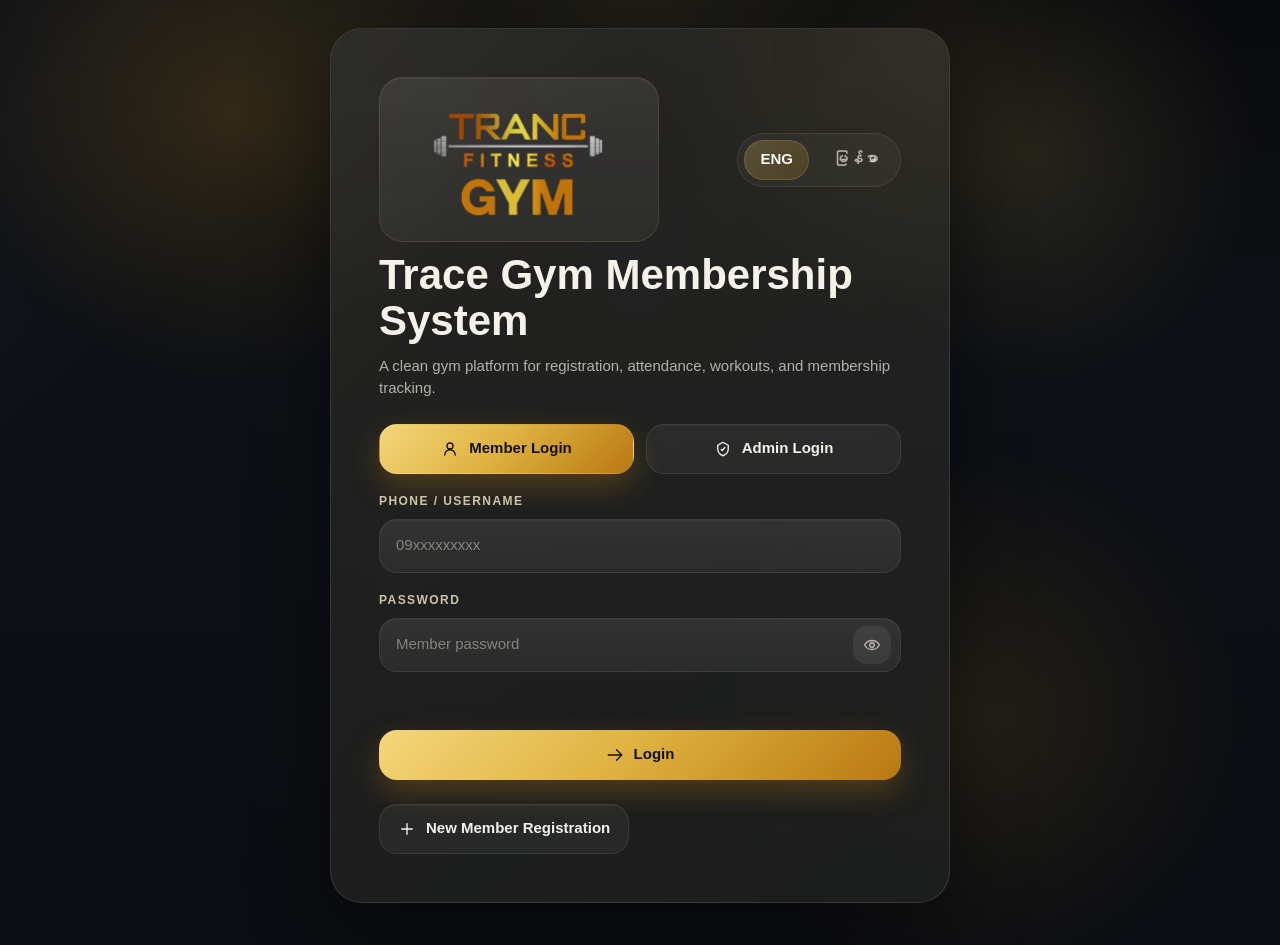
==== commit 8807b35d: "Update admin.html" ====
--- a/admin.html
+++ b/admin.html
@@ -70,6 +70,9 @@
             <h2 data-i18n="admin.monthly_income_title">Monthly Membership Fees</h2>
             <p class="section-copy" data-i18n="admin.monthly_income_text">Approved membership fee revenue by month</p>
           </div>
+          <button id="viewPaymentsButton" class="ghost-button circle-action" type="button" aria-label="View fee history" data-i18n-title="admin.view_all">
+            <svg class="icon" viewBox="0 0 24 24" aria-hidden="true"><path d="M4 6h16"></path><path d="M4 12h16"></path><path d="M4 18h16"></path></svg>
+          </button>
           <div class="fee-summary-pills">
             <div class="weekly-total-pill">
               <span data-i18n="admin.month_fee">This Month</span>
@@ -84,6 +87,19 @@
         <div id="adminIncomeChart" class="admin-income-chart"></div>
       </section>
 
+      <section class="glass-panel">
+        <div class="section-head">
+          <div>
+            <h2 data-i18n="admin.payment_history_title">Membership Fee History</h2>
+            <p class="section-copy" data-i18n="admin.payment_history_text">Registration and extension payments by member.</p>
+          </div>
+          <button id="viewPaymentHistoryButton" class="ghost-button circle-action" type="button" aria-label="View all payments" data-i18n-title="admin.view_all">
+            <svg class="icon" viewBox="0 0 24 24" aria-hidden="true"><path d="M4 6h16"></path><path d="M4 12h16"></path><path d="M4 18h16"></path></svg>
+          </button>
+        </div>
+        <div id="paymentHistoryList" class="list-stack compact-list"></div>
+      </section>
+
       <section class="content-grid">
         <article class="glass-panel">
           <div class="section-head">
@@ -116,6 +132,9 @@
               <h2 data-i18n="admin.notifications_title">System Notifications</h2>
               <p class="section-copy" data-i18n="admin.notifications_text">Membership expiry alerts for admin</p>
             </div>
+            <button id="viewNotificationsButton" class="ghost-button circle-action" type="button" aria-label="View notifications" data-i18n-title="admin.view_all">
+              <svg class="icon" viewBox="0 0 24 24" aria-hidden="true"><path d="M4 6h16"></path><path d="M4 12h16"></path><path d="M4 18h16"></path></svg>
+            </button>
           </div>
           <div id="adminNotifications" class="list-stack"></div>
         </article>
@@ -127,6 +146,9 @@
             <h2 data-i18n="admin.pending_title">Pending Registrations</h2>
             <p class="section-copy" data-i18n="admin.pending_text">Approve members before they can enter the system</p>
           </div>
+          <button id="viewPendingButton" class="ghost-button circle-action" type="button" aria-label="View pending registrations" data-i18n-title="admin.view_all">
+            <svg class="icon" viewBox="0 0 24 24" aria-hidden="true"><path d="M4 6h16"></path><path d="M4 12h16"></path><path d="M4 18h16"></path></svg>
+          </button>
         </div>
         <div id="pendingRegistrations" class="list-stack"></div>
       </section>
@@ -137,6 +159,9 @@
             <h2 data-i18n="admin.attendance_title">Today's Attendance</h2>
             <p class="section-copy" data-i18n="admin.attendance_text">Members scanned into the gym today</p>
           </div>
+          <button id="viewAttendanceButton" class="ghost-button circle-action" type="button" aria-label="View attendance" data-i18n-title="admin.view_all">
+            <svg class="icon" viewBox="0 0 24 24" aria-hidden="true"><path d="M4 6h16"></path><path d="M4 12h16"></path><path d="M4 18h16"></path></svg>
+          </button>
         </div>
         <div id="todayAttendance" class="list-stack"></div>
       </section>
@@ -147,6 +172,9 @@
             <h2 data-i18n="admin.all_members_title">All Members</h2>
             <p class="section-copy" data-i18n="admin.all_members_text">All approved members in this gym.</p>
           </div>
+          <button id="viewAllMembersButton" class="ghost-button circle-action" type="button" aria-label="View all members" data-i18n-title="admin.view_all">
+            <svg class="icon" viewBox="0 0 24 24" aria-hidden="true"><path d="M4 6h16"></path><path d="M4 12h16"></path><path d="M4 18h16"></path></svg>
+          </button>
         </div>
         <div id="allMembersList" class="list-stack"></div>
       </section>
@@ -157,6 +185,9 @@
             <h2 data-i18n="admin.search_title">Search Members</h2>
             <p class="section-copy" data-i18n="admin.search_text">Search by member name or phone number</p>
           </div>
+          <button id="viewSearchButton" class="ghost-button circle-action" type="button" aria-label="View search results" data-i18n-title="admin.view_all">
+            <svg class="icon" viewBox="0 0 24 24" aria-hidden="true"><path d="M4 6h16"></path><path d="M4 12h16"></path><path d="M4 18h16"></path></svg>
+          </button>
         </div>
         <form id="memberSearchForm" class="search-row">
           <input id="memberSearchInput" type="search" data-i18n-placeholder="admin.search_placeholder" placeholder="Search by name or phone">
@@ -276,12 +307,16 @@
           <input id="editMonths" type="number" min="1" required>
         </div>
         <div class="field">
-          <label for="editIncome" data-i18n="register.membership_fee">Membership Fee</label>
-          <input id="editIncome" type="number" min="0" step="100" inputmode="decimal">
+          <label for="editIncome" data-i18n="admin.member_fee_total">Total Membership Fee</label>
+          <input id="editIncome" type="number" min="0" step="100" inputmode="decimal" readonly>
         </div>
         <div class="field">
           <label for="editExtendMonths" data-i18n="admin.extend_months">Extend Membership</label>
           <input id="editExtendMonths" type="number" min="0" max="60" value="0" inputmode="numeric">
+        </div>
+        <div class="field">
+          <label for="editExtensionFee" data-i18n="admin.extension_fee">Extension Fee</label>
+          <input id="editExtensionFee" type="number" min="0" step="100" inputmode="decimal" placeholder="50000">
         </div>
         <div class="field">
           <label for="editTrainer" data-i18n="register.personal_trainer">Personal Trainer</label>
--- a/style.css
+++ b/style.css
@@ -1,4 +1,4 @@
-﻿:root {
+:root {
   --bg-dark: #060708;
   --bg-mid: #10100f;
   --bg-soft: #1a1a18;
@@ -99,8 +99,43 @@
   }
 
   .admin-income-chart {
-    grid-template-columns: repeat(12, 42px);
-    min-height: 210px;
+    grid-template-columns: repeat(12, minmax(0, 1fr));
+    gap: 4px;
+    min-height: 168px;
+    padding: 18px 10px 12px;
+    overflow-x: hidden;
+  }
+
+  .admin-income-chart .income-bar-item {
+    height: 138px;
+    gap: 4px;
+  }
+
+  .admin-income-chart .income-bar-track {
+    height: 92px;
+  }
+
+  .admin-income-chart .income-bar-track span {
+    width: 9px;
+  }
+
+  .admin-income-chart .income-bar-item {
+    min-width: 0;
+    gap: 5px;
+  }
+
+  .admin-income-chart .income-bar-item strong {
+    font-size: 8px;
+    transform: rotate(-38deg);
+    transform-origin: center;
+    margin-top: 4px;
+  }
+
+  .admin-income-chart .income-bar-item small {
+    font-size: 7px;
+    max-width: 26px;
+    overflow: hidden;
+    text-overflow: ellipsis;
   }
 }
 
@@ -110,7 +145,23 @@
   }
 
   .chart-empty-state {
-    min-height: 130px;
+    min-height: 104px;
+    padding: 14px;
+    font-size: 13px;
+    line-height: 1.45;
+    overflow-wrap: anywhere;
+  }
+}
+
+@media (max-width: 520px) {
+  .admin-income-chart {
+    min-height: 156px;
+    border-radius: 22px;
+  }
+
+  .admin-income-chart > .chart-empty-state {
+    min-height: 96px;
+    width: 100%;
   }
 }
 
@@ -609,7 +660,7 @@
   color: var(--text-strong);
   box-shadow: inset 0 0 0 1px rgba(240, 202, 98, 0.18);
 }
-
+
 .button-inline {
   display: inline-flex;
   align-items: center;
@@ -1368,18 +1419,43 @@
 }
 
 .admin-income-chart {
-  min-height: 300px;
-  display: grid;
-  grid-template-columns: repeat(12, minmax(42px, 1fr));
-  gap: 12px;
+  position: relative;
+  min-height: 238px;
+  display: grid;
+  grid-template-columns: repeat(12, minmax(34px, 1fr));
+  gap: 10px;
   align-items: end;
-  padding: 22px;
-  border-radius: 26px;
+  padding: 26px 18px 18px;
+  border-radius: 24px;
   background:
-    linear-gradient(180deg, rgba(255, 255, 255, 0.075), rgba(255, 255, 255, 0.025)),
-    linear-gradient(135deg, rgba(244, 207, 98, 0.08), rgba(255, 255, 255, 0.015)),
-    rgba(255, 255, 255, 0.04);
-  overflow-x: auto;
+    repeating-linear-gradient(
+      to bottom,
+      transparent 0,
+      transparent 36px,
+      rgba(255, 255, 255, 0.048) 37px,
+      transparent 38px
+    ),
+    linear-gradient(90deg, transparent, rgba(244, 207, 98, 0.045), transparent),
+    linear-gradient(180deg, rgba(255, 255, 255, 0.062), rgba(255, 255, 255, 0.022)),
+    linear-gradient(135deg, rgba(244, 207, 98, 0.055), rgba(255, 255, 255, 0.018)),
+    rgba(255, 255, 255, 0.035);
+  border: 1px solid rgba(255, 255, 255, 0.09);
+  box-shadow:
+    inset 0 1px 0 rgba(255, 255, 255, 0.055),
+    inset 0 -1px 0 rgba(255, 255, 255, 0.04),
+    0 22px 48px rgba(0, 0, 0, 0.24);
+  overflow: hidden;
+}
+
+.admin-income-chart::before {
+  content: "";
+  position: absolute;
+  left: 18px;
+  right: 18px;
+  bottom: 76px;
+  height: 1px;
+  background: linear-gradient(90deg, transparent, rgba(244, 207, 98, 0.22), transparent);
+  pointer-events: none;
 }
 
 .chart-empty-state {
@@ -1401,9 +1477,11 @@
 }
 
 .income-bar-item {
-  min-width: 42px;
-  display: grid;
-  gap: 8px;
+  min-width: 0;
+  height: 190px;
+  display: grid;
+  grid-template-rows: 1fr auto auto;
+  gap: 6px;
   justify-items: center;
   color: var(--muted);
   font-size: 11px;
@@ -1411,30 +1489,42 @@
 
 .income-bar-track {
   width: 100%;
-  height: 170px;
+  height: 132px;
   display: flex;
   align-items: end;
   justify-content: center;
   border-radius: 999px;
-  background: rgba(255, 255, 255, 0.04);
+  background: transparent;
   overflow: hidden;
 }
 
 .income-bar-track span {
-  width: 18px;
-  min-height: 8px;
+  width: min(18px, 54%);
+  min-height: 7px;
   border-radius: 999px;
-  background: linear-gradient(180deg, #f9d96c, #b57415);
-  box-shadow: 0 12px 28px rgba(240, 202, 98, 0.28);
+  background: linear-gradient(180deg, #ffe887 0%, #f2be31 55%, #b87411 100%);
+  box-shadow: 0 8px 18px rgba(244, 207, 98, 0.24);
+}
+
+.income-bar-item.is-current .income-bar-track span {
+  background: linear-gradient(180deg, #65ffe4 0%, #20d7b8 56%, #0a8f7e 100%);
+  box-shadow: 0 10px 24px rgba(32, 215, 184, 0.28);
+}
+
+.income-bar-item.is-current strong,
+.income-bar-item.is-current small {
+  color: #7cffea;
 }
 
 .income-bar-item strong {
   color: var(--text);
-  font-size: 12px;
+  font-size: 11px;
+  line-height: 1;
 }
 
 .income-bar-item small {
-  font-size: 10px;
+  color: var(--muted-soft);
+  font-size: 9px;
   white-space: nowrap;
 }
 
@@ -1948,4 +2038,4 @@
     line-height: 1.2 !important;
   }
 }
-
+
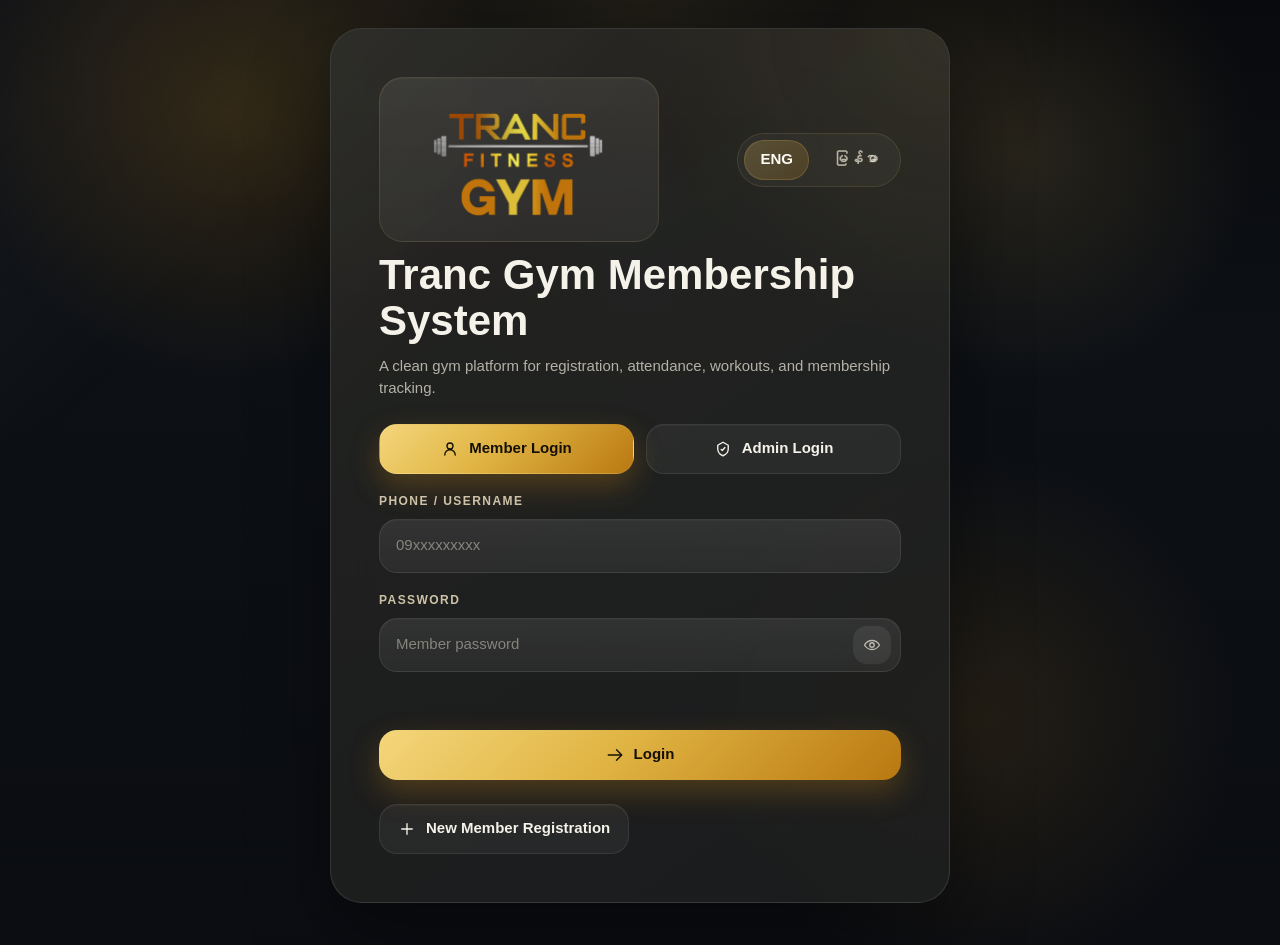
==== commit 392971b9: "Update admin.html" ====
--- a/admin.html
+++ b/admin.html
@@ -4,22 +4,27 @@
   <meta charset="UTF-8">
   <meta name="viewport" content="width=device-width, initial-scale=1.0">
   <meta http-equiv="Content-Security-Policy" content="default-src 'self'; script-src 'self'; style-src 'self' 'unsafe-inline'; img-src 'self' data: https://api.qrserver.com; connect-src 'self' https://script.google.com https://script.googleusercontent.com; media-src 'self' blob:; object-src 'none'; base-uri 'self'; form-action 'self'">
-  <title>Trace Gym Admin Dashboard</title>
+  <title>Tranc Gym Admin Dashboard</title>
   <meta name="theme-color" content="#15130f">
   <link rel="manifest" href="manifest.webmanifest">
-  <link rel="icon" type="image/png" href="assets/trace-gym-logo.png">
-  <link rel="apple-touch-icon" href="assets/trace-gym-logo.png">
-  <link rel="stylesheet" href="style.css">
+  <link rel="icon" type="image/png" href="assets/tranc-gym-logo.png">
+  <link rel="apple-touch-icon" href="assets/tranc-gym-logo.png">
+  <link rel="preload" href="style.css" as="style">
+  <link rel="preload" href="assets/tranc-gym-logo.png" as="image">
+  <link rel="prefetch" href="index.html">
+  <link rel="prefetch" href="register.html">
+  <link rel="prefetch" href="member.html">
+  <link rel="prefetch" href="admin.html">  <link rel="stylesheet" href="style.css">
 </head>
 <body class="app-page gym-bg" data-page="admin">
   <div class="dashboard-shell">
     <aside class="side-panel glass-panel">
       <div>
         <div class="brand-mark">
-          <img class="brand-logo-image" src="assets/trace-gym-logo.png" alt="Trace Gym logo">
+          <img class="brand-logo-image" src="assets/tranc-gym-logo.png" alt="Tranc Gym logo">
         </div>
         <h2 data-i18n="admin.sidebar_title">Admin Panel</h2>
-        <p class="muted-text" data-i18n="admin.sidebar_text">Approve members, read member QR codes, and monitor membership status.</p>
+        <p class="muted-text" data-i18n="admin.sidebar_text">Approve members, show gym QR, and monitor membership status.</p>
       </div>
       <div class="language-switcher" data-language-switcher>
         <button class="is-active" type="button" data-lang="en">ENG</button>
@@ -104,25 +109,16 @@
         <article class="glass-panel">
           <div class="section-head">
             <div>
-              <h2 data-i18n="admin.scanner_title">Member QR Check-In</h2>
-              <p class="section-copy" data-i18n="admin.scanner_text">Ask the member to show their QR code. This device reads it and records attendance.</p>
+              <h2 data-i18n="admin.scanner_title">Gym Entry QR</h2>
+              <p class="section-copy" data-i18n="admin.scanner_text">Show this gym QR on the admin device. Members scan it from their dashboard when they arrive.</p>
             </div>
           </div>
           <div class="scanner-tools">
-            <button id="startScannerButton" class="primary-button button-inline" type="button">
-              <svg class="icon" viewBox="0 0 24 24" aria-hidden="true"><path d="M4 9V5h4"></path><path d="M20 9V5h-4"></path><path d="M4 15v4h4"></path><path d="M20 15v4h-4"></path><path d="M9 12h6"></path></svg>
-              <span data-i18n="common.start_scanner">Start Scanner</span>
-            </button>
-            <button id="showGymQrButton" class="secondary-button button-inline" type="button">
+            <button id="showGymQrButton" class="primary-button button-inline" type="button">
               <svg class="icon" viewBox="0 0 24 24" aria-hidden="true"><path d="M7 7h10v10H7z"></path><path d="M9.5 9.5h1"></path><path d="M13.5 9.5h1"></path><path d="M9.5 13.5h1"></path><path d="M13.5 13.5h1"></path></svg>
               <span data-i18n="admin.show_gym_qr">Show Gym QR</span>
             </button>
-            <button id="stopScannerButton" class="secondary-button button-inline" type="button" hidden>
-              <svg class="icon" viewBox="0 0 24 24" aria-hidden="true"><rect x="7" y="7" width="10" height="10" rx="1"></rect></svg>
-              <span data-i18n="common.stop_scanner">Stop Scanner</span>
-            </button>
-          </div>
-          <video id="scannerVideo" class="scanner-video" hidden playsinline muted></video>
+          </div>
           <p id="scannerMessage" class="form-message" aria-live="polite"></p>
         </article>
 
@@ -215,7 +211,7 @@
       </div>
       <div class="qr-card qr-modal-card">
         <div id="adminGymQrImage" class="qr-render" aria-label="Gym entry QR code"></div>
-        <strong id="adminGymQrName" data-i18n="admin.gym_qr_name">Trace Gym Entry QR</strong>
+        <strong id="adminGymQrName" data-i18n="admin.gym_qr_name">Tranc Gym Entry QR</strong>
         <p id="adminGymQrMeta" class="muted-text" data-i18n="admin.gym_qr_meta">Members scan this from their dashboard to check in.</p>
       </div>
     </div>
@@ -242,6 +238,10 @@
             <span id="editMemberExpireAlert" class="member-expire-alert"></span>
           </div>
         </div>
+        <div class="field-span-2 member-payment-panel">
+          <h3 data-i18n="admin.payment_history_title">Membership Fee History</h3>
+          <div id="editMemberPaymentHistory" class="mini-payment-list"></div>
+        </div>
         <div class="field">
           <label for="editFullName" data-i18n="register.name">Name</label>
           <input id="editFullName" type="text" required>
@@ -253,10 +253,6 @@
         <div class="field">
           <label for="editEmail" data-i18n="register.email_optional">Email (Optional)</label>
           <input id="editEmail" type="email">
-        </div>
-        <div class="field">
-          <label for="editNrc" data-i18n="register.nrc">NRC</label>
-          <input id="editNrc" type="text" required>
         </div>
         <div class="field">
           <label for="editGender" data-i18n="register.gender">Gender</label>
@@ -329,10 +325,6 @@
           <label for="editGoalNote" data-i18n="register.goal_note">Fitness Goal / Note</label>
           <input id="editGoalNote" type="text">
         </div>
-        <label class="check-row field-span-2">
-          <input id="editResetPassword" type="checkbox">
-          <span data-i18n="admin.reset_password_to_nrc">Reset member password to NRC</span>
-        </label>
         <div class="field field-span-2">
           <label for="editNewPassword" data-i18n="admin.new_password_optional">New Password (optional)</label>
           <div class="password-field">
@@ -345,6 +337,10 @@
         </div>
         <div class="field field-span-2">
           <p id="memberEditMessage" class="form-message" aria-live="polite"></p>
+          <button id="memberRemoveButton" class="secondary-button danger-button button-inline" type="button">
+            <svg class="icon" viewBox="0 0 24 24" aria-hidden="true"><path d="M3 6h18"></path><path d="M8 6V4h8v2"></path><path d="M6 6l1 14h10l1-14"></path></svg>
+            <span data-i18n="admin.remove_member">Remove Member</span>
+          </button>
           <button id="memberEditSaveButton" class="primary-button button-inline" type="submit">
             <svg class="icon" viewBox="0 0 24 24" aria-hidden="true"><path d="M20 6 9 17l-5-5"></path></svg>
             <span data-i18n="common.save">Save</span>
@@ -360,8 +356,9 @@
   <script src="common.js"></script>
   <script src="auth.js"></script>
   <script src="vendor/qrcode.min.js"></script>
-  <script src="vendor/zxing-browser.min.js"></script>
   <script src="admin.js"></script>
   <script src="pwa.js"></script>
 </body>
 </html>
+
+
--- a/style.css
+++ b/style.css
@@ -1212,6 +1212,32 @@
   margin-bottom: 18px;
 }
 
+.circle-action {
+  width: 44px;
+  height: 44px;
+  flex: 0 0 auto;
+  display: grid;
+  place-items: center;
+  padding: 0;
+  border-radius: 15px;
+  color: var(--text);
+  background:
+    linear-gradient(180deg, rgba(255, 255, 255, 0.07), rgba(255, 255, 255, 0.022)),
+    rgba(0, 0, 0, 0.12);
+  border: 1px solid rgba(255, 255, 255, 0.09);
+  box-shadow: inset 0 1px 0 rgba(255, 255, 255, 0.05);
+}
+
+.circle-action .icon {
+  width: 18px;
+  height: 18px;
+}
+
+.circle-action:hover {
+  color: var(--gold);
+  border-color: rgba(240, 202, 98, 0.32);
+}
+
 .fee-summary-pills {
   display: flex;
   gap: 12px;
@@ -1284,8 +1310,86 @@
   display: none !important;
 }
 
+.app-loading-overlay {
+  position: fixed;
+  inset: 0;
+  z-index: 120;
+  display: grid;
+  place-items: center;
+  background:
+    radial-gradient(circle at center, rgba(240, 202, 98, 0.08), transparent 34%),
+    rgba(7, 15, 19, 0.86);
+  backdrop-filter: blur(10px);
+  -webkit-backdrop-filter: blur(10px);
+}
+
+.app-loading-overlay[hidden] {
+  display: none !important;
+}
+
+.gold-loader {
+  position: relative;
+  width: min(70vw, 280px);
+  aspect-ratio: 1;
+  display: grid;
+  place-items: center;
+  color: #fff6bf;
+  text-align: center;
+  text-shadow: 0 0 18px rgba(240, 202, 98, 0.75);
+}
+
+.gold-loader strong {
+  position: relative;
+  z-index: 1;
+  font-size: clamp(26px, 7vw, 42px);
+  letter-spacing: 0;
+}
+
+.gold-loader-ring,
+.gold-loader-ring::before,
+.gold-loader-ring::after {
+  position: absolute;
+  inset: 10px;
+  border-radius: 50%;
+  border: 3px solid transparent;
+  border-top-color: rgba(255, 230, 126, 0.95);
+  border-right-color: rgba(238, 190, 55, 0.72);
+  filter: drop-shadow(0 0 12px rgba(240, 202, 98, 0.9));
+  animation: goldSpin 1.15s linear infinite;
+}
+
+.gold-loader-ring::before,
+.gold-loader-ring::after {
+  content: "";
+  inset: 8px;
+}
+
+.gold-loader-ring::before {
+  animation-duration: 1.55s;
+  animation-direction: reverse;
+  opacity: 0.75;
+}
+
+.gold-loader-ring::after {
+  inset: 18px;
+  animation-duration: 2s;
+  opacity: 0.5;
+}
+
+@keyframes goldSpin {
+  to {
+    transform: rotate(360deg);
+  }
+}
+
 .modal-panel {
   width: min(100%, 480px);
+}
+
+.rich-modal-panel {
+  width: min(100%, 920px);
+  max-height: min(92vh, 860px);
+  overflow: auto;
 }
 
 .member-edit-panel {
@@ -1378,6 +1482,26 @@
     var(--panel-lite);
   border: 1px solid rgba(255, 255, 255, 0.06);
   min-height: 94px;
+}
+
+.payment-history-card {
+  min-height: 0;
+  display: grid;
+  grid-template-columns: minmax(0, 1fr) auto;
+  gap: 14px;
+  align-items: center;
+}
+
+.payment-history-card time {
+  color: var(--gold);
+  font-size: 12px;
+  font-weight: 800;
+  white-space: nowrap;
+}
+
+input[readonly] {
+  opacity: 0.78;
+  cursor: not-allowed;
 }
 
 .member-card-row {
@@ -1533,6 +1657,111 @@
   gap: 10px;
 }
 
+.rich-list-card {
+  display: grid;
+  gap: 14px;
+  padding: 16px;
+  border-radius: 22px;
+  background:
+    linear-gradient(180deg, rgba(255, 255, 255, 0.045), rgba(255, 255, 255, 0.018)),
+    rgba(255, 255, 255, 0.03);
+  border: 1px solid rgba(255, 255, 255, 0.075);
+}
+
+.member-rich-card {
+  grid-template-columns: 78px minmax(0, 1fr);
+  align-items: start;
+}
+
+.rich-list-main {
+  min-width: 0;
+  display: grid;
+  gap: 8px;
+}
+
+.rich-list-main > strong {
+  color: var(--text-strong);
+  font-size: 17px;
+  line-height: 1.25;
+}
+
+.rich-list-main > p {
+  margin: 0;
+  color: var(--muted);
+  line-height: 1.5;
+}
+
+.rich-meta-grid {
+  display: grid;
+  grid-template-columns: repeat(auto-fit, minmax(130px, 1fr));
+  gap: 8px;
+}
+
+.rich-meta-grid span,
+.mini-payment-list span {
+  display: grid;
+  gap: 4px;
+  padding: 10px 12px;
+  border-radius: 16px;
+  background: rgba(255, 255, 255, 0.045);
+  border: 1px solid rgba(255, 255, 255, 0.055);
+}
+
+.rich-meta-grid small {
+  color: var(--muted-soft);
+  font-size: 11px;
+  font-weight: 800;
+  text-transform: uppercase;
+  letter-spacing: 0.04em;
+}
+
+.rich-meta-grid b,
+.mini-payment-list strong {
+  color: var(--text);
+  font-size: 13px;
+  overflow-wrap: anywhere;
+}
+
+.member-payment-history,
+.member-payment-panel {
+  display: grid;
+  gap: 10px;
+  padding: 14px;
+  border-radius: 20px;
+  background: rgba(0, 0, 0, 0.12);
+  border: 1px solid rgba(240, 202, 98, 0.12);
+}
+
+.member-payment-history h3,
+.member-payment-panel h3 {
+  margin: 0;
+  color: var(--gold);
+  font-size: 14px;
+}
+
+.mini-payment-list {
+  display: grid;
+  gap: 8px;
+}
+
+.mini-payment-list b {
+  color: var(--gold);
+  font-size: 12px;
+}
+
+.danger-button {
+  color: #ffb2b7;
+  border-color: rgba(255, 147, 154, 0.26);
+  background:
+    linear-gradient(180deg, rgba(255, 147, 154, 0.12), rgba(255, 147, 154, 0.035)),
+    rgba(0, 0, 0, 0.12);
+}
+
+.danger-button:hover {
+  color: #ffd3d6;
+  border-color: rgba(255, 147, 154, 0.44);
+}
+
 .quick-view-row {
   display: grid;
   grid-template-columns: minmax(100px, 0.8fr) minmax(0, 1.2fr);
@@ -1732,6 +1961,29 @@
 
   .workout-detail-grid {
     grid-template-columns: 1fr;
+  }
+
+  .rich-modal-panel {
+    width: min(100%, 560px);
+    max-height: 88vh;
+  }
+
+  .member-rich-card {
+    grid-template-columns: 58px minmax(0, 1fr);
+  }
+
+  .member-rich-card .member-card-photo {
+    width: 58px;
+    height: 58px;
+    border-radius: 16px;
+  }
+
+  .rich-meta-grid {
+    grid-template-columns: 1fr;
+  }
+
+  .gold-loader {
+    width: min(78vw, 230px);
   }
 
   .language-switcher,
--- a/style.css
+++ b/style.css
@@ -1212,6 +1212,32 @@
   margin-bottom: 18px;
 }
 
+.circle-action {
+  width: 44px;
+  height: 44px;
+  flex: 0 0 auto;
+  display: grid;
+  place-items: center;
+  padding: 0;
+  border-radius: 15px;
+  color: var(--text);
+  background:
+    linear-gradient(180deg, rgba(255, 255, 255, 0.07), rgba(255, 255, 255, 0.022)),
+    rgba(0, 0, 0, 0.12);
+  border: 1px solid rgba(255, 255, 255, 0.09);
+  box-shadow: inset 0 1px 0 rgba(255, 255, 255, 0.05);
+}
+
+.circle-action .icon {
+  width: 18px;
+  height: 18px;
+}
+
+.circle-action:hover {
+  color: var(--gold);
+  border-color: rgba(240, 202, 98, 0.32);
+}
+
 .fee-summary-pills {
   display: flex;
   gap: 12px;
@@ -1284,8 +1310,86 @@
   display: none !important;
 }
 
+.app-loading-overlay {
+  position: fixed;
+  inset: 0;
+  z-index: 120;
+  display: grid;
+  place-items: center;
+  background:
+    radial-gradient(circle at center, rgba(240, 202, 98, 0.08), transparent 34%),
+    rgba(7, 15, 19, 0.86);
+  backdrop-filter: blur(10px);
+  -webkit-backdrop-filter: blur(10px);
+}
+
+.app-loading-overlay[hidden] {
+  display: none !important;
+}
+
+.gold-loader {
+  position: relative;
+  width: min(70vw, 280px);
+  aspect-ratio: 1;
+  display: grid;
+  place-items: center;
+  color: #fff6bf;
+  text-align: center;
+  text-shadow: 0 0 18px rgba(240, 202, 98, 0.75);
+}
+
+.gold-loader strong {
+  position: relative;
+  z-index: 1;
+  font-size: clamp(26px, 7vw, 42px);
+  letter-spacing: 0;
+}
+
+.gold-loader-ring,
+.gold-loader-ring::before,
+.gold-loader-ring::after {
+  position: absolute;
+  inset: 10px;
+  border-radius: 50%;
+  border: 3px solid transparent;
+  border-top-color: rgba(255, 230, 126, 0.95);
+  border-right-color: rgba(238, 190, 55, 0.72);
+  filter: drop-shadow(0 0 12px rgba(240, 202, 98, 0.9));
+  animation: goldSpin 1.15s linear infinite;
+}
+
+.gold-loader-ring::before,
+.gold-loader-ring::after {
+  content: "";
+  inset: 8px;
+}
+
+.gold-loader-ring::before {
+  animation-duration: 1.55s;
+  animation-direction: reverse;
+  opacity: 0.75;
+}
+
+.gold-loader-ring::after {
+  inset: 18px;
+  animation-duration: 2s;
+  opacity: 0.5;
+}
+
+@keyframes goldSpin {
+  to {
+    transform: rotate(360deg);
+  }
+}
+
 .modal-panel {
   width: min(100%, 480px);
+}
+
+.rich-modal-panel {
+  width: min(100%, 920px);
+  max-height: min(92vh, 860px);
+  overflow: auto;
 }
 
 .member-edit-panel {
@@ -1378,6 +1482,26 @@
     var(--panel-lite);
   border: 1px solid rgba(255, 255, 255, 0.06);
   min-height: 94px;
+}
+
+.payment-history-card {
+  min-height: 0;
+  display: grid;
+  grid-template-columns: minmax(0, 1fr) auto;
+  gap: 14px;
+  align-items: center;
+}
+
+.payment-history-card time {
+  color: var(--gold);
+  font-size: 12px;
+  font-weight: 800;
+  white-space: nowrap;
+}
+
+input[readonly] {
+  opacity: 0.78;
+  cursor: not-allowed;
 }
 
 .member-card-row {
@@ -1533,6 +1657,111 @@
   gap: 10px;
 }
 
+.rich-list-card {
+  display: grid;
+  gap: 14px;
+  padding: 16px;
+  border-radius: 22px;
+  background:
+    linear-gradient(180deg, rgba(255, 255, 255, 0.045), rgba(255, 255, 255, 0.018)),
+    rgba(255, 255, 255, 0.03);
+  border: 1px solid rgba(255, 255, 255, 0.075);
+}
+
+.member-rich-card {
+  grid-template-columns: 78px minmax(0, 1fr);
+  align-items: start;
+}
+
+.rich-list-main {
+  min-width: 0;
+  display: grid;
+  gap: 8px;
+}
+
+.rich-list-main > strong {
+  color: var(--text-strong);
+  font-size: 17px;
+  line-height: 1.25;
+}
+
+.rich-list-main > p {
+  margin: 0;
+  color: var(--muted);
+  line-height: 1.5;
+}
+
+.rich-meta-grid {
+  display: grid;
+  grid-template-columns: repeat(auto-fit, minmax(130px, 1fr));
+  gap: 8px;
+}
+
+.rich-meta-grid span,
+.mini-payment-list span {
+  display: grid;
+  gap: 4px;
+  padding: 10px 12px;
+  border-radius: 16px;
+  background: rgba(255, 255, 255, 0.045);
+  border: 1px solid rgba(255, 255, 255, 0.055);
+}
+
+.rich-meta-grid small {
+  color: var(--muted-soft);
+  font-size: 11px;
+  font-weight: 800;
+  text-transform: uppercase;
+  letter-spacing: 0.04em;
+}
+
+.rich-meta-grid b,
+.mini-payment-list strong {
+  color: var(--text);
+  font-size: 13px;
+  overflow-wrap: anywhere;
+}
+
+.member-payment-history,
+.member-payment-panel {
+  display: grid;
+  gap: 10px;
+  padding: 14px;
+  border-radius: 20px;
+  background: rgba(0, 0, 0, 0.12);
+  border: 1px solid rgba(240, 202, 98, 0.12);
+}
+
+.member-payment-history h3,
+.member-payment-panel h3 {
+  margin: 0;
+  color: var(--gold);
+  font-size: 14px;
+}
+
+.mini-payment-list {
+  display: grid;
+  gap: 8px;
+}
+
+.mini-payment-list b {
+  color: var(--gold);
+  font-size: 12px;
+}
+
+.danger-button {
+  color: #ffb2b7;
+  border-color: rgba(255, 147, 154, 0.26);
+  background:
+    linear-gradient(180deg, rgba(255, 147, 154, 0.12), rgba(255, 147, 154, 0.035)),
+    rgba(0, 0, 0, 0.12);
+}
+
+.danger-button:hover {
+  color: #ffd3d6;
+  border-color: rgba(255, 147, 154, 0.44);
+}
+
 .quick-view-row {
   display: grid;
   grid-template-columns: minmax(100px, 0.8fr) minmax(0, 1.2fr);
@@ -1732,6 +1961,29 @@
 
   .workout-detail-grid {
     grid-template-columns: 1fr;
+  }
+
+  .rich-modal-panel {
+    width: min(100%, 560px);
+    max-height: 88vh;
+  }
+
+  .member-rich-card {
+    grid-template-columns: 58px minmax(0, 1fr);
+  }
+
+  .member-rich-card .member-card-photo {
+    width: 58px;
+    height: 58px;
+    border-radius: 16px;
+  }
+
+  .rich-meta-grid {
+    grid-template-columns: 1fr;
+  }
+
+  .gold-loader {
+    width: min(78vw, 230px);
   }
 
   .language-switcher,
